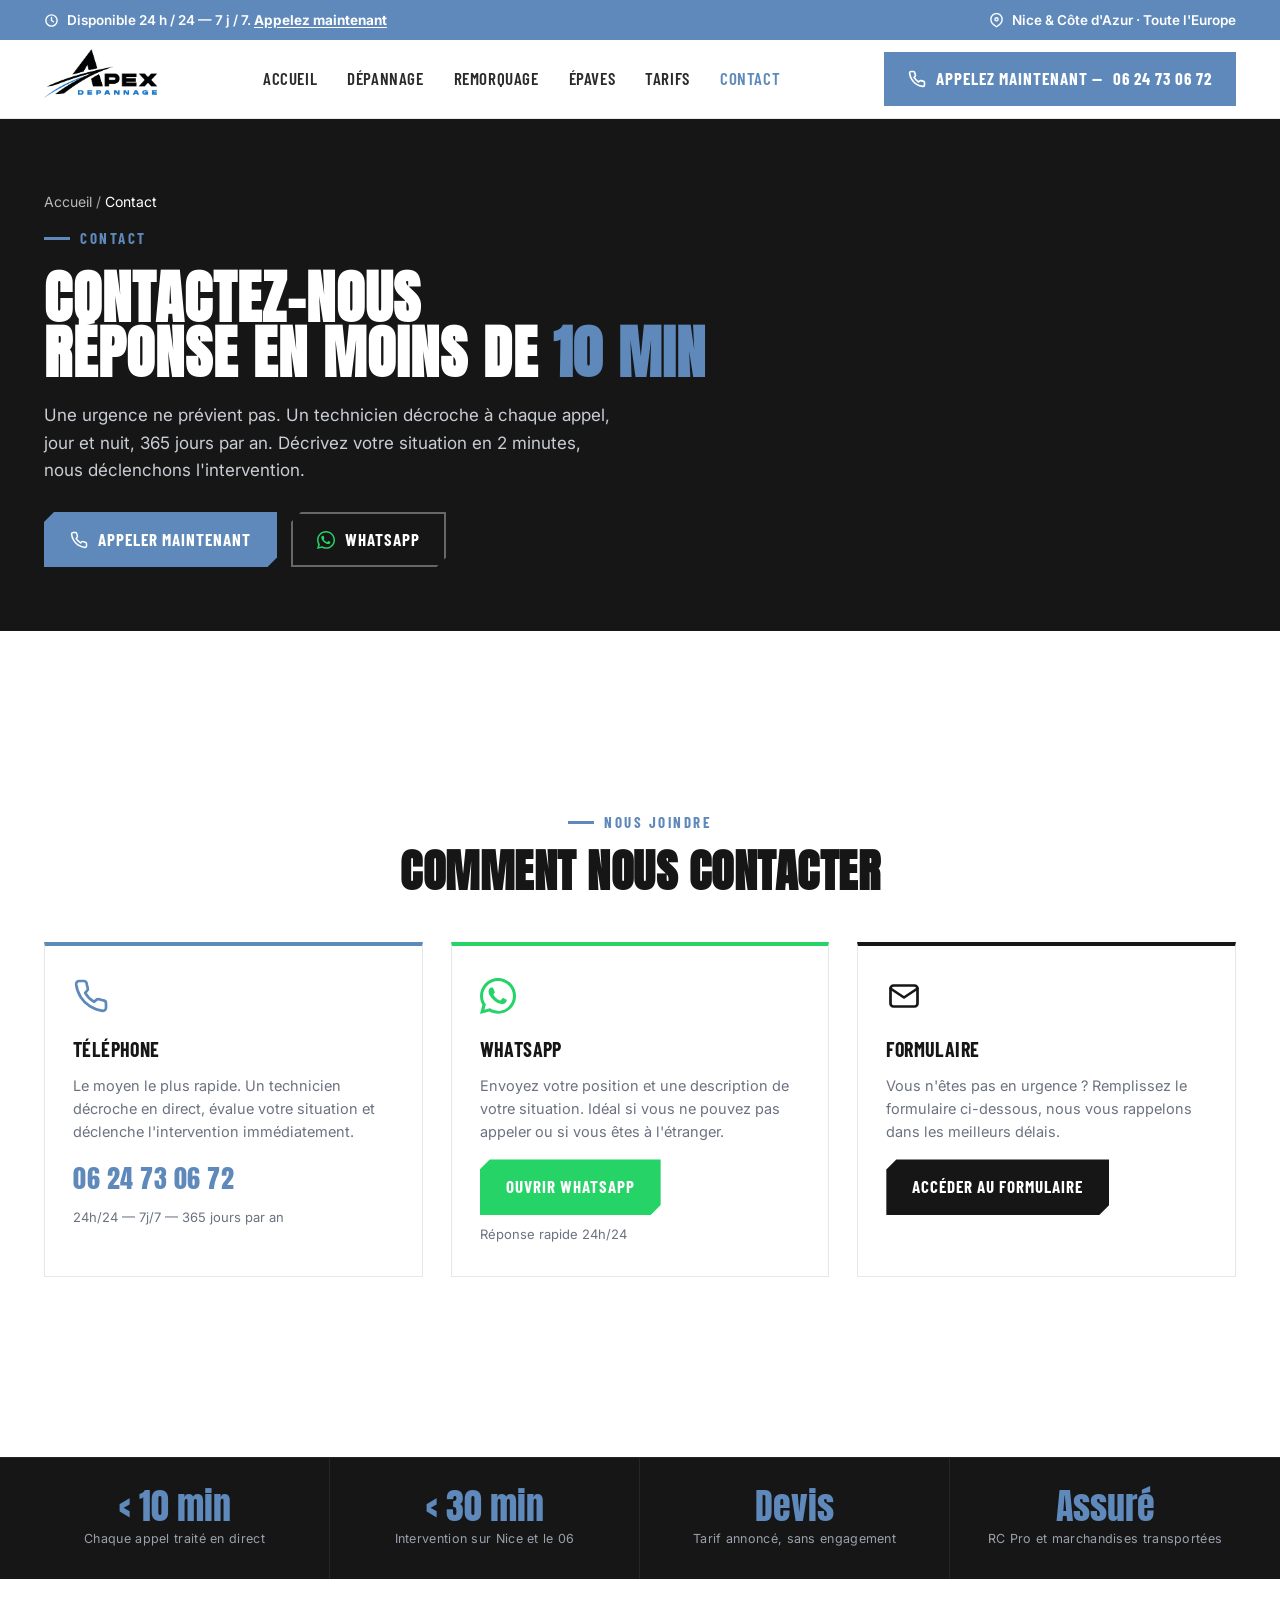
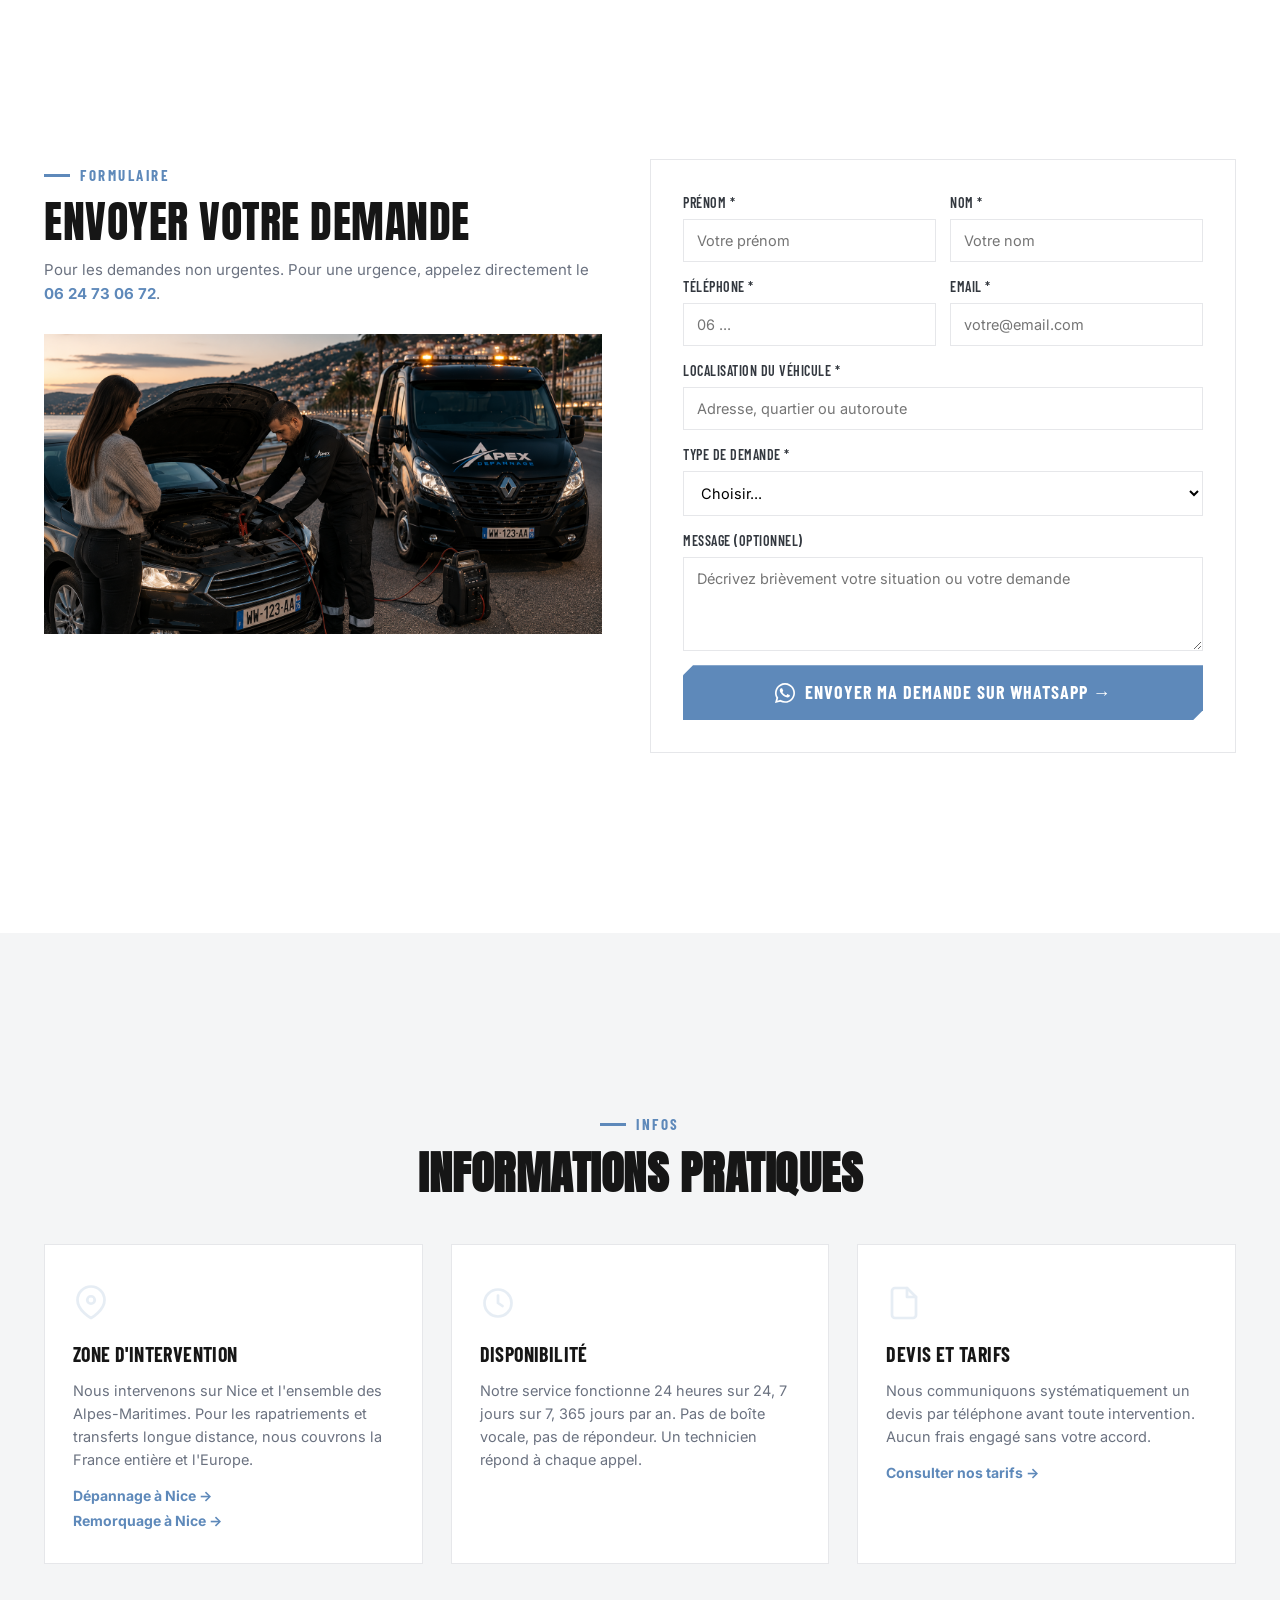
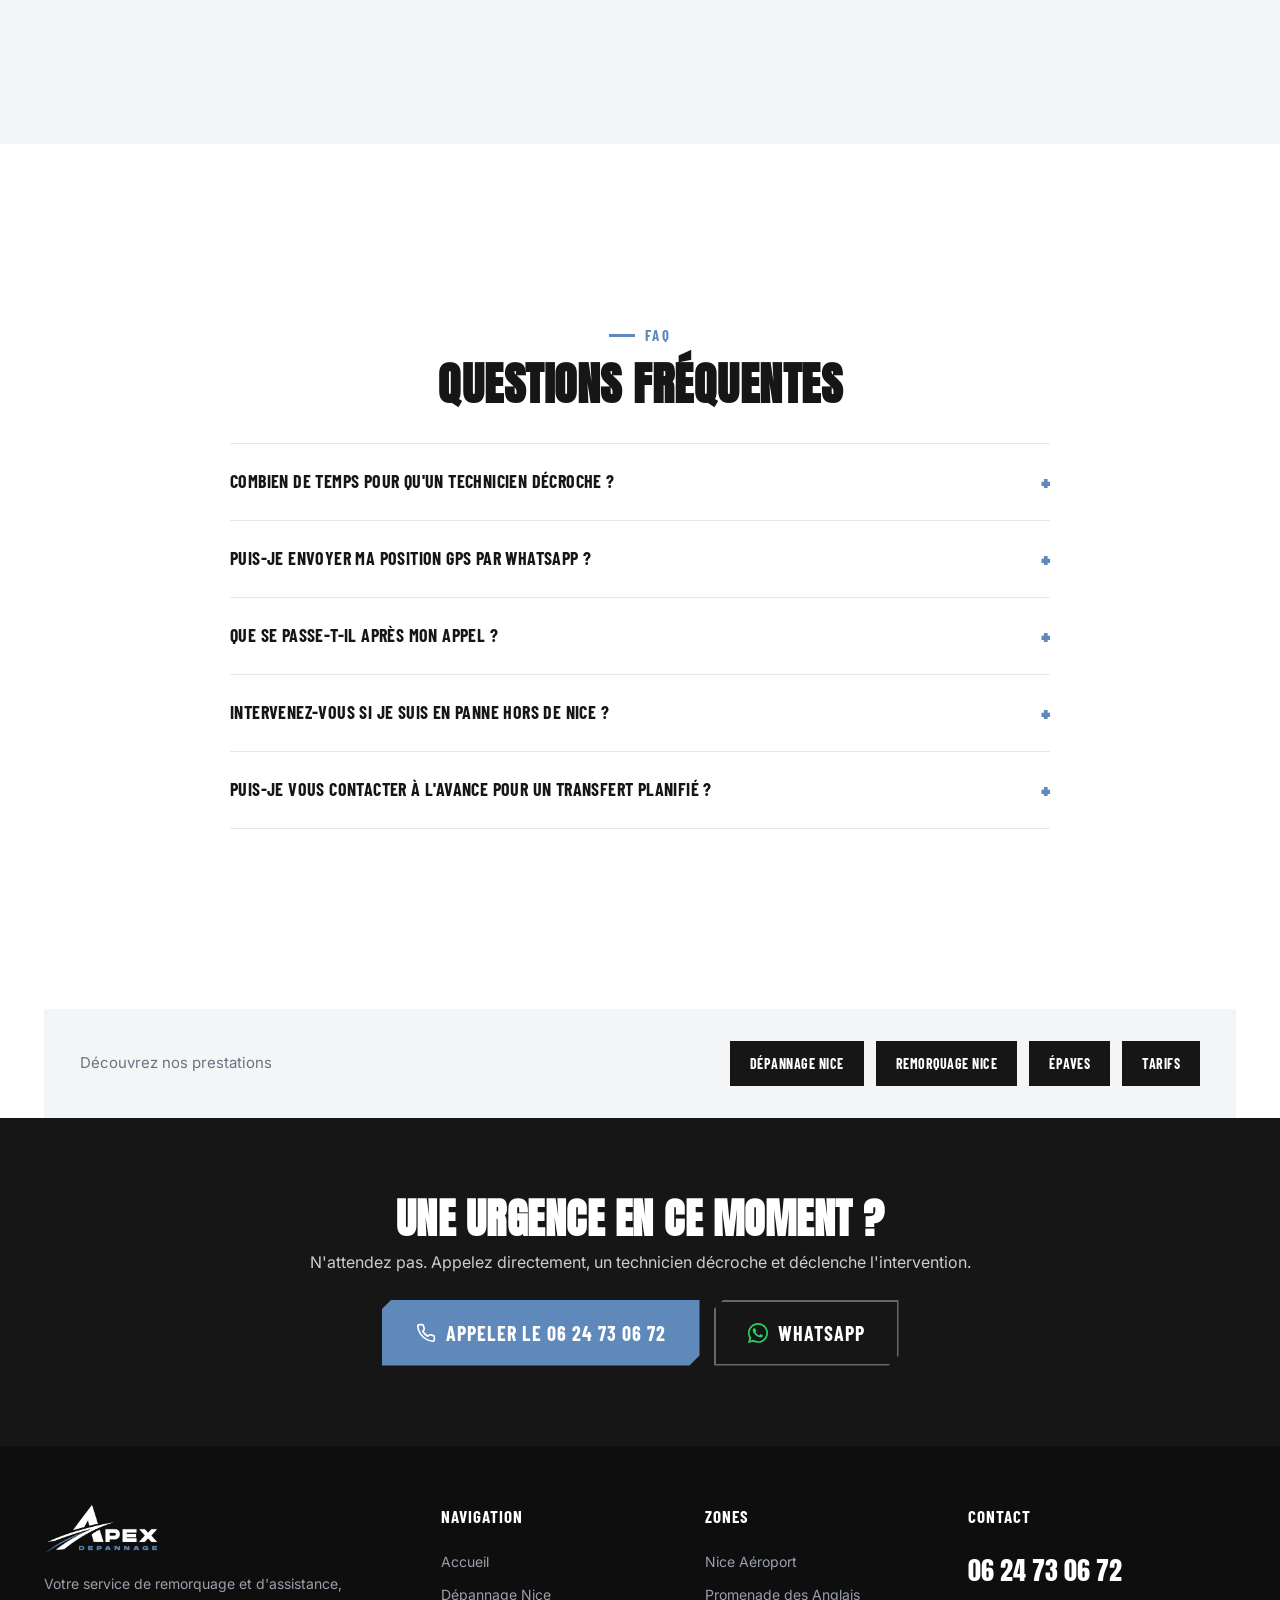
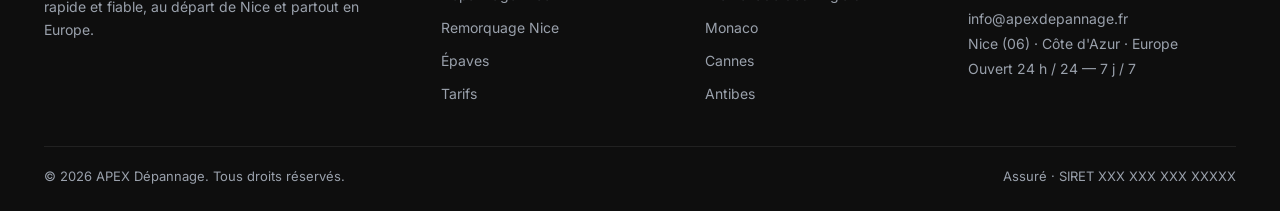
==== contact.html @ f3dc74c4 "og:image all pages, fix CTA text, mobile pannes spacing, google bar centered" ====
<!DOCTYPE html>
<html lang="fr">
<head>
<meta charset="utf-8">
<meta name="viewport" content="width=device-width, initial-scale=1">
<title>Contact — Dépannage et remorquage Nice 24h/24 | Apex Dépannage</title>
<meta name="description" content="Contactez Apex Dépannage à Nice 24h/24 7j/7. Appelez le 06 24 73 06 72 ou envoyez votre position sur WhatsApp. Réponse en moins de 10 minutes, intervention en 30 minutes.">
<link rel="canonical" href="https://apex-depannage.fr/contact">
<meta name="theme-color" content="#171717">
<link rel="icon" type="image/png" href="/img/favicon.png">
<link rel="apple-touch-icon" href="/img/apple-touch-icon.png">
<meta property="og:title" content="Contact — Dépannage et remorquage Nice 24h/24">
<meta property="og:description" content="Appelez le 06 24 73 06 72, 24h/24, 7j/7. Réponse en moins de 10 minutes.">
<meta property="og:locale" content="fr_FR">
<meta property="og:image" content="/img/panne-batterie.png">
<link rel="preconnect" href="https://fonts.googleapis.com">
<link rel="preconnect" href="https://fonts.gstatic.com" crossorigin>
<link href="https://fonts.googleapis.com/css2?family=Anton&family=Barlow+Condensed:wght@500;600;700&family=Inter:wght@400;500;600;700;800&display=swap" rel="stylesheet">
<link rel="stylesheet" href="/style.css?v=82">
<script type="application/ld+json">
{"@context":"https://schema.org","@type":"LocalBusiness","name":"Apex Dépannage","telephone":"+33624730672","url":"https://apex-depannage.fr/contact","address":{"@type":"PostalAddress","addressLocality":"Nice","addressRegion":"Alpes-Maritimes","postalCode":"06000","addressCountry":"FR"},"openingHoursSpecification":{"@type":"OpeningHoursSpecification","dayOfWeek":["Monday","Tuesday","Wednesday","Thursday","Friday","Saturday","Sunday"],"opens":"00:00","closes":"23:59"},"areaServed":["Nice","Cannes","Antibes","Monaco","Menton","Alpes-Maritimes"]}
</script>
<script type="application/ld+json">
{"@context":"https://schema.org","@type":"FAQPage","mainEntity":[
{"@type":"Question","name":"Combien de temps pour qu'un technicien décroche ?","acceptedAnswer":{"@type":"Answer","text":"Immédiatement. Pas de boîte vocale, pas de menu automatique. Un technicien répond en direct à chaque appel, 24h/24."}},
{"@type":"Question","name":"Puis-je envoyer ma position GPS par WhatsApp ?","acceptedAnswer":{"@type":"Answer","text":"Oui, c'est même recommandé. Depuis WhatsApp, appuyez sur l'icône de pièce jointe, puis Position pour nous envoyer votre localisation exacte en temps réel."}},
{"@type":"Question","name":"Que se passe-t-il après mon appel ?","acceptedAnswer":{"@type":"Answer","text":"Nous évaluons votre situation par téléphone, nous vous annonçons un tarif, et si vous acceptez, nous déclenchons l'intervention immédiatement."}},
{"@type":"Question","name":"Intervenez-vous si je suis en panne hors de Nice ?","acceptedAnswer":{"@type":"Answer","text":"Oui. Nous couvrons tout le 06 et assurons les rapatriements depuis n'importe où en France ou en Europe."}},
{"@type":"Question","name":"Puis-je vous contacter à l'avance pour un transfert planifié ?","acceptedAnswer":{"@type":"Answer","text":"Oui. Pour un convoyage, un transfert ou un stockage planifié, utilisez le formulaire ou appelez-nous. Nous établissons un devis et planifions l'intervention à la date qui vous convient."}}
]}
</script>
</head>
<body>

<!-- UTILITY BAR -->
<div class="util"><div class="wrap"><div class="ic"><svg width="15" height="15" viewBox="0 0 24 24" fill="none" stroke="#fff" stroke-width="2.2" stroke-linecap="round" stroke-linejoin="round"><circle cx="12" cy="12" r="9"/><path d="M12 7v5l3 2"/></svg><span>Disponible 24&nbsp;h / 24 — 7&nbsp;j / 7. <span class="hide-mob"> <a href="tel:+33624730672">Appelez maintenant</a></span></span></div><div class="ic hide-sm"><svg width="15" height="15" viewBox="0 0 24 24" fill="none" stroke="#fff" stroke-width="2.2" stroke-linecap="round" stroke-linejoin="round"><path d="M21 10c0 7-9 12-9 12S3 17 3 10a9 9 0 0 1 18 0Z"/><circle cx="12" cy="10" r="2.5"/></svg><span>Nice &amp; Côte d'Azur · Toute l'Europe</span></div></div></div>

<!-- HEADER -->
<header><div class="wrap head">
  <a href="/" class="brand" aria-label="APEX Dépannage — accueil"><img src="/img/logo-new.png" alt="APEX Dépannage" width="720" height="315"></a>
  <nav class="main"><a href="/">Accueil</a><a href="/depannage-nice">Dépannage</a><a href="/remorquage-nice">Remorquage</a><a href="/enlevement-epaves-nice">Épaves</a><a href="/tarifs">Tarifs</a><a href="/contact" class="active">Contact</a></nav>
  <div class="head-cta">
    <a href="tel:+33624730672" class="head-cta-btn"><svg width="18" height="18" viewBox="0 0 24 24" fill="none" stroke="#fff" stroke-width="2.2" stroke-linecap="round" stroke-linejoin="round"><path d="M22 16.9v3a2 2 0 0 1-2.2 2 19.8 19.8 0 0 1-8.6-3.1 19.5 19.5 0 0 1-6-6 19.8 19.8 0 0 1-3.1-8.7A2 2 0 0 1 4.1 2h3a2 2 0 0 1 2 1.7c.1 1 .4 1.9.7 2.8a2 2 0 0 1-.5 2.1L8.1 9.9a16 16 0 0 0 6 6l1.3-1.2a2 2 0 0 1 2.1-.5c.9.3 1.8.6 2.8.7a2 2 0 0 1 1.7 2Z"/></svg><span class="hide-mob">Appelez maintenant — </span>06 24 73 06 72</a>
    <button class="burger" id="burger" aria-label="Ouvrir le menu"><svg width="28" height="28" viewBox="0 0 24 24" fill="none" stroke="#161616" stroke-width="2.4" stroke-linecap="round"><path d="M3 6h18M3 12h18M3 18h18"/></svg></button>
  </div>
</div></header>
<nav class="mobile" id="mnav"><a href="/">Accueil</a><a href="/depannage-nice">Dépannage Nice</a><a href="/remorquage-nice">Remorquage Nice</a><a href="/enlevement-epaves-nice">Épaves</a><a href="/tarifs">Tarifs</a><a href="/contact">Contact</a><a href="tel:+33624730672" class="btn btn-orange" style="margin-top:18px;justify-content:center">Appeler le 06 24 73 06 72</a></nav>
<div class="scrim" id="scrim"></div>

<!-- ===== 1. HERO ===== -->
<section class="page-hero" style="padding:72px 0 64px">
  <div class="wrap">
    <div class="breadcrumb"><a href="/" style="color:rgba(255,255,255,.7)">Accueil</a> / <span style="color:#fff">Contact</span></div>
    <span class="eyebrow">Contact</span>
    <h1 style="font-family:'Anton',sans-serif;text-transform:uppercase;font-size:clamp(32px,4.5vw,58px);line-height:.96;letter-spacing:1px;margin:14px 0 0;color:#fff">Contactez-nous<br>Réponse en moins de <span style="color:var(--orange)">10 min</span></h1>
    <p style="color:#C9CDD4;font-size:17px;line-height:1.6;max-width:580px;margin:22px 0 28px">Une urgence ne prévient pas. Un technicien décroche à chaque appel, jour et nuit, 365 jours par an. Décrivez votre situation en 2 minutes, nous déclenchons l'intervention.</p>
    <div style="display:flex;flex-wrap:wrap;gap:14px">
      <a href="tel:+33624730672" class="btn btn-orange"><svg width="18" height="18" viewBox="0 0 24 24" fill="none" stroke="#fff" stroke-width="2" stroke-linecap="round" stroke-linejoin="round"><path d="M22 16.9v3a2 2 0 0 1-2.2 2 19.8 19.8 0 0 1-8.6-3.1 19.5 19.5 0 0 1-6-6 19.8 19.8 0 0 1-3.1-8.7A2 2 0 0 1 4.1 2h3a2 2 0 0 1 2 1.7c.1 1 .4 1.9.7 2.8a2 2 0 0 1-.5 2.1L8.1 9.9a16 16 0 0 0 6 6l1.3-1.2a2 2 0 0 1 2.1-.5c.9.3 1.8.6 2.8.7a2 2 0 0 1 1.7 2Z"/></svg>Appeler maintenant</a>
      <a href="https://wa.me/33624730672" class="btn btn-ghost" target="_blank"><svg width="18" height="18" viewBox="0 0 24 24" fill="#25D366"><path d="M17.5 14.4c-.3-.1-1.7-.8-2-1-.3-.1-.5-.1-.7.2s-.8 1-1 1.2-.4.2-.7 0c-.3-.1-1.3-.5-2.4-1.5-.9-.8-1.5-1.8-1.7-2.1-.2-.3 0-.5.1-.6l.4-.5c.1-.2.2-.3.3-.5s.1-.3 0-.5-.7-1.7-1-2.3c-.2-.6-.5-.5-.7-.5h-.6c-.2 0-.5.1-.8.4s-1 1-1 2.4 1.1 2.8 1.2 3c.2.2 2.1 3.2 5.1 4.5.7.3 1.3.5 1.7.6.7.2 1.4.2 1.9.1.6-.1 1.7-.7 2-1.4.2-.7.2-1.2.2-1.4-.1-.1-.3-.2-.6-.3M12 21.8c-1.8 0-3.5-.5-5-1.4l-.4-.2-3.7 1 1-3.6-.3-.4C2.5 15.7 2 13.9 2 12 2 6.5 6.5 2 12 2s10 4.5 10 10-4.5 10-10 10m0-22C5.4 0 0 5.4 0 12c0 2.1.6 4.2 1.6 6L0 24l6.2-1.6c1.7.9 3.7 1.4 5.8 1.4C18.6 24 24 18.6 24 12S18.6 0 12 0"/></svg>WhatsApp</a>
    </div>
  </div>
</section>

<!-- ===== 2. CANAUX ===== -->
<section class="sec">
  <div class="wrap">
    <div class="sec-head center" style="margin-bottom:48px">
      <span class="eyebrow">Nous joindre</span>
      <h2>Comment nous contacter</h2>
    </div>
    <div class="process-grid">
      <div class="pstep" style="border-top:4px solid var(--orange)">
        <div style="margin-bottom:14px"><svg width="36" height="36" viewBox="0 0 24 24" fill="none" stroke="var(--orange)" stroke-width="1.8" stroke-linecap="round" stroke-linejoin="round"><path d="M22 16.9v3a2 2 0 0 1-2.2 2 19.8 19.8 0 0 1-8.6-3.1 19.5 19.5 0 0 1-6-6 19.8 19.8 0 0 1-3.1-8.7A2 2 0 0 1 4.1 2h3a2 2 0 0 1 2 1.7c.1 1 .4 1.9.7 2.8a2 2 0 0 1-.5 2.1L8.1 9.9a16 16 0 0 0 6 6l1.3-1.2a2 2 0 0 1 2.1-.5c.9.3 1.8.6 2.8.7a2 2 0 0 1 1.7 2Z"/></svg></div>
        <h3>Téléphone</h3>
        <p>Le moyen le plus rapide. Un technicien décroche en direct, évalue votre situation et déclenche l'intervention immédiatement.</p>
        <a href="tel:+33624730672" style="font-family:'Anton',sans-serif;font-size:26px;color:var(--orange);display:block;margin:16px 0 6px;letter-spacing:.5px">06 24 73 06 72</a>
        <span style="font-size:13px;color:var(--muted)">24h/24 — 7j/7 — 365 jours par an</span>
      </div>
      <div class="pstep" style="border-top:4px solid #25D366">
        <div style="margin-bottom:14px"><svg width="36" height="36" viewBox="0 0 24 24" fill="#25D366"><path d="M17.5 14.4c-.3-.1-1.7-.8-2-1-.3-.1-.5-.1-.7.2s-.8 1-1 1.2-.4.2-.7 0c-.3-.1-1.3-.5-2.4-1.5-.9-.8-1.5-1.8-1.7-2.1-.2-.3 0-.5.1-.6l.4-.5c.1-.2.2-.3.3-.5s.1-.3 0-.5-.7-1.7-1-2.3c-.2-.6-.5-.5-.7-.5h-.6c-.2 0-.5.1-.8.4s-1 1-1 2.4 1.1 2.8 1.2 3c.2.2 2.1 3.2 5.1 4.5.7.3 1.3.5 1.7.6.7.2 1.4.2 1.9.1.6-.1 1.7-.7 2-1.4.2-.7.2-1.2.2-1.4-.1-.1-.3-.2-.6-.3M12 21.8c-1.8 0-3.5-.5-5-1.4l-.4-.2-3.7 1 1-3.6-.3-.4C2.5 15.7 2 13.9 2 12 2 6.5 6.5 2 12 2s10 4.5 10 10-4.5 10-10 10m0-22C5.4 0 0 5.4 0 12c0 2.1.6 4.2 1.6 6L0 24l6.2-1.6c1.7.9 3.7 1.4 5.8 1.4C18.6 24 24 18.6 24 12S18.6 0 12 0"/></svg></div>
        <h3>WhatsApp</h3>
        <p>Envoyez votre position et une description de votre situation. Idéal si vous ne pouvez pas appeler ou si vous êtes à l'étranger.</p>
        <a href="https://wa.me/33624730672?text=Bonjour%2C+j%27ai+besoin+d%27une+intervention+%C3%A0+Nice." class="btn btn-orange" style="margin-top:16px;background:#25D366" target="_blank">Ouvrir WhatsApp</a>
        <span style="font-size:13px;color:var(--muted);display:block;margin-top:10px">Réponse rapide 24h/24</span>
      </div>
      <div class="pstep" style="border-top:4px solid var(--ink)">
        <div style="margin-bottom:14px"><svg width="36" height="36" viewBox="0 0 24 24" fill="none" stroke="var(--ink)" stroke-width="1.8" stroke-linecap="round" stroke-linejoin="round"><rect x="3" y="5" width="18" height="14" rx="2"/><path d="m3 7 9 6 9-6"/></svg></div>
        <h3>Formulaire</h3>
        <p>Vous n'êtes pas en urgence ? Remplissez le formulaire ci-dessous, nous vous rappelons dans les meilleurs délais.</p>
        <a href="#formulaire" class="btn btn-dark" style="margin-top:16px">Accéder au formulaire</a>
      </div>
    </div>
  </div>
</section>

<!-- ===== 3. REASSURANCE ===== -->
<div class="page-statbar">
  <div class="wrap">
    <div class="s"><div class="n">&lt; 10 min</div><div class="l">Chaque appel traité en direct</div></div>
    <div class="s"><div class="n">&lt; 30 min</div><div class="l">Intervention sur Nice et le 06</div></div>
    <div class="s"><div class="n">Devis</div><div class="l">Tarif annoncé, sans engagement</div></div>
    <div class="s"><div class="n">Assuré</div><div class="l">RC Pro et marchandises transportées</div></div>
  </div>
</div>

<!-- ===== 4. FORMULAIRE ===== -->
<section class="sec" id="formulaire">
  <div class="wrap">
    <div class="support-grid">
      <div>
        <span class="eyebrow">Formulaire</span>
        <h2 class="display" style="font-size:clamp(28px,3.4vw,44px);margin:14px 0 14px">Envoyer votre demande</h2>
        <p style="color:var(--muted);font-size:15px;line-height:1.6;margin:0 0 28px">Pour les demandes non urgentes. Pour une urgence, appelez directement le <a href="tel:+33624730672" style="color:var(--orange);font-weight:700">06 24 73 06 72</a>.</p>
        <img src="/img/panne-batterie.png" alt="Intervention Apex de nuit à Nice" style="width:100%;height:300px;object-fit:cover;margin-top:20px">
      </div>
      <div class="form-card" style="border:1px solid var(--line)">
        <form id="contact-form">
          <div class="fgrid">
            <div class="field"><label>Prénom *</label><input name="prenom" required placeholder="Votre prénom"></div>
            <div class="field"><label>Nom *</label><input name="nom" required placeholder="Votre nom"></div>
            <div class="field"><label>Téléphone *</label><input name="tel" required placeholder="06 ..." inputmode="tel"></div>
            <div class="field"><label>Email *</label><input name="email" required placeholder="votre@email.com" type="email"></div>
            <div class="field full"><label>Localisation du véhicule *</label><input name="localisation" required placeholder="Adresse, quartier ou autoroute"></div>
            <div class="field full"><label>Type de demande *</label>
              <select name="type" required>
                <option value="">Choisir...</option>
                <option>Dépannage sur place</option>
                <option>Remorquage</option>
                <option>Enlèvement épave</option>
                <option>Transfert véhicule</option>
                <option>Autre</option>
              </select>
            </div>
            <div class="field full"><label>Message (optionnel)</label><textarea name="message" rows="4" placeholder="Décrivez brièvement votre situation ou votre demande" style="resize:vertical"></textarea></div>
            <div class="field full"><button type="submit" class="btn btn-orange" style="width:100%;justify-content:center;font-size:18px;padding:16px 26px"><svg width="20" height="20" viewBox="0 0 24 24" fill="#fff"><path d="M17.5 14.4c-.3-.1-1.7-.8-2-1-.3-.1-.5-.1-.7.2s-.8 1-1 1.2-.4.2-.7 0c-.3-.1-1.3-.5-2.4-1.5-.9-.8-1.5-1.8-1.7-2.1-.2-.3 0-.5.1-.6l.4-.5c.1-.2.2-.3.3-.5s.1-.3 0-.5-.7-1.7-1-2.3c-.2-.6-.5-.5-.7-.5h-.6c-.2 0-.5.1-.8.4s-1 1-1 2.4 1.1 2.8 1.2 3c.2.2 2.1 3.2 5.1 4.5.7.3 1.3.5 1.7.6.7.2 1.4.2 1.9.1.6-.1 1.7-.7 2-1.4.2-.7.2-1.2.2-1.4-.1-.1-.3-.2-.6-.3M12 21.8c-1.8 0-3.5-.5-5-1.4l-.4-.2-3.7 1 1-3.6-.3-.4C2.5 15.7 2 13.9 2 12 2 6.5 6.5 2 12 2s10 4.5 10 10-4.5 10-10 10m0-22C5.4 0 0 5.4 0 12c0 2.1.6 4.2 1.6 6L0 24l6.2-1.6c1.7.9 3.7 1.4 5.8 1.4C18.6 24 24 18.6 24 12S18.6 0 12 0"/></svg>Envoyer ma demande sur WhatsApp →</button></div>
          </div>
        </form>
      </div>
    </div>
  </div>
</section>

<!-- ===== 5. INFOS PRATIQUES ===== -->
<section class="sec mist">
  <div class="wrap">
    <div class="sec-head center" style="margin-bottom:48px">
      <span class="eyebrow">Infos</span>
      <h2>Informations pratiques</h2>
    </div>
    <div class="process-grid">
      <div class="pstep">
        <div class="pstep-num" style="opacity:.15">
          <svg width="36" height="36" viewBox="0 0 24 24" fill="none" stroke="var(--orange)" stroke-width="1.8" stroke-linecap="round" stroke-linejoin="round"><path d="M21 10c0 7-9 12-9 12S3 17 3 10a9 9 0 0 1 18 0Z"/><circle cx="12" cy="10" r="2.5"/></svg>
        </div>
        <h3>Zone d'intervention</h3>
        <p>Nous intervenons sur Nice et l'ensemble des Alpes-Maritimes. Pour les rapatriements et transferts longue distance, nous couvrons la France entière et l'Europe.</p>
        <div style="margin-top:14px;display:flex;flex-direction:column;gap:4px">
          <a href="/depannage-nice" style="color:var(--orange);font-weight:700;font-size:14px">Dépannage à Nice →</a>
          <a href="/remorquage-nice" style="color:var(--orange);font-weight:700;font-size:14px">Remorquage à Nice →</a>
        </div>
      </div>
      <div class="pstep">
        <div class="pstep-num" style="opacity:.15">
          <svg width="36" height="36" viewBox="0 0 24 24" fill="none" stroke="var(--orange)" stroke-width="1.8" stroke-linecap="round" stroke-linejoin="round"><circle cx="12" cy="12" r="9"/><path d="M12 7v5l3 2"/></svg>
        </div>
        <h3>Disponibilité</h3>
        <p>Notre service fonctionne 24 heures sur 24, 7 jours sur 7, 365 jours par an. Pas de boîte vocale, pas de répondeur. Un technicien répond à chaque appel.</p>
      </div>
      <div class="pstep">
        <div class="pstep-num" style="opacity:.15">
          <svg width="36" height="36" viewBox="0 0 24 24" fill="none" stroke="var(--orange)" stroke-width="1.8" stroke-linecap="round" stroke-linejoin="round"><path d="M14 2H6a2 2 0 0 0-2 2v16a2 2 0 0 0 2 2h12a2 2 0 0 0 2-2V8Z"/><path d="M14 2v6h6"/></svg>
        </div>
        <h3>Devis et tarifs</h3>
        <p>Nous communiquons systématiquement un devis par téléphone avant toute intervention. Aucun frais engagé sans votre accord.</p>
        <a href="/tarifs" style="color:var(--orange);font-weight:700;font-size:14px;margin-top:14px;display:inline-block">Consulter nos tarifs →</a>
      </div>
    </div>
  </div>
</section>

<!-- ===== 6. FAQ ===== -->
<section class="sec">
  <div class="wrap">
    <div class="sec-head center" style="margin-bottom:36px">
      <span class="eyebrow">FAQ</span>
      <h2>Questions fréquentes</h2>
    </div>
    <div class="faq-list">
      <details class="faq-item"><summary>Combien de temps pour qu'un technicien décroche ?</summary><div class="faq-answer">Immédiatement. Pas de boîte vocale, pas de menu automatique. Un technicien répond en direct à chaque appel, 24h/24.</div></details>
      <details class="faq-item"><summary>Puis-je envoyer ma position GPS par WhatsApp ?</summary><div class="faq-answer">Oui, c'est même recommandé. Depuis WhatsApp, appuyez sur l'icône de pièce jointe, puis "Position" pour nous envoyer votre localisation exacte en temps réel.</div></details>
      <details class="faq-item"><summary>Que se passe-t-il après mon appel ?</summary><div class="faq-answer">Nous évaluons votre situation par téléphone, nous vous annonçons un tarif, et si vous acceptez, nous déclenchons l'intervention immédiatement. Vous recevez une estimation du délai d'arrivée.</div></details>
      <details class="faq-item"><summary>Intervenez-vous si je suis en panne hors de Nice ?</summary><div class="faq-answer">Oui. Nous couvrons tout le 06 et assurons les rapatriements depuis n'importe où en France ou en Europe. Appelez-nous, nous évaluons la faisabilité.</div></details>
      <details class="faq-item"><summary>Puis-je vous contacter à l'avance pour un transfert planifié ?</summary><div class="faq-answer">Oui. Pour un convoyage, un transfert ou un stockage planifié, utilisez le formulaire ci-dessus ou appelez-nous. Nous établissons un devis et planifions l'intervention à la date qui vous convient.</div></details>
    </div>
  </div>
</section>

<!-- ===== 7. MAILLAGE ===== -->
<div class="wrap" style="padding-bottom:0">
  <div class="maillage">
    <p>Découvrez nos prestations</p>
    <div class="maillage-links">
      <a href="/depannage-nice" class="maillage-link">Dépannage Nice</a>
      <a href="/remorquage-nice" class="maillage-link">Remorquage Nice</a>
      <a href="/enlevement-epaves-nice" class="maillage-link">Épaves</a>
      <a href="/tarifs" class="maillage-link">Tarifs</a>
    </div>
  </div>
</div>

<!-- ===== 8. CTA FINAL ===== -->
<section class="cta-block" style="padding:80px 0">
  <div class="wrap">
    <h2>Une urgence en ce moment ?</h2>
    <p>N'attendez pas. Appelez directement, un technicien décroche et déclenche l'intervention.</p>
    <div style="display:flex;flex-wrap:wrap;gap:14px;justify-content:center">
      <a href="tel:+33624730672" class="btn btn-orange" style="font-size:20px;padding:18px 34px"><svg width="20" height="20" viewBox="0 0 24 24" fill="none" stroke="#fff" stroke-width="2" stroke-linecap="round" stroke-linejoin="round"><path d="M22 16.9v3a2 2 0 0 1-2.2 2 19.8 19.8 0 0 1-8.6-3.1 19.5 19.5 0 0 1-6-6 19.8 19.8 0 0 1-3.1-8.7A2 2 0 0 1 4.1 2h3a2 2 0 0 1 2 1.7c.1 1 .4 1.9.7 2.8a2 2 0 0 1-.5 2.1L8.1 9.9a16 16 0 0 0 6 6l1.3-1.2a2 2 0 0 1 2.1-.5c.9.3 1.8.6 2.8.7a2 2 0 0 1 1.7 2Z"/></svg>Appeler le 06 24 73 06 72</a>
      <a href="https://wa.me/33624730672?text=Bonjour%2C+j%27ai+besoin+d%27une+intervention." class="btn btn-ghost" style="font-size:20px;padding:18px 34px" target="_blank"><svg width="20" height="20" viewBox="0 0 24 24" fill="#25D366"><path d="M17.5 14.4c-.3-.1-1.7-.8-2-1-.3-.1-.5-.1-.7.2s-.8 1-1 1.2-.4.2-.7 0c-.3-.1-1.3-.5-2.4-1.5-.9-.8-1.5-1.8-1.7-2.1-.2-.3 0-.5.1-.6l.4-.5c.1-.2.2-.3.3-.5s.1-.3 0-.5-.7-1.7-1-2.3c-.2-.6-.5-.5-.7-.5h-.6c-.2 0-.5.1-.8.4s-1 1-1 2.4 1.1 2.8 1.2 3c.2.2 2.1 3.2 5.1 4.5.7.3 1.3.5 1.7.6.7.2 1.4.2 1.9.1.6-.1 1.7-.7 2-1.4.2-.7.2-1.2.2-1.4-.1-.1-.3-.2-.6-.3M12 21.8c-1.8 0-3.5-.5-5-1.4l-.4-.2-3.7 1 1-3.6-.3-.4C2.5 15.7 2 13.9 2 12 2 6.5 6.5 2 12 2s10 4.5 10 10-4.5 10-10 10m0-22C5.4 0 0 5.4 0 12c0 2.1.6 4.2 1.6 6L0 24l6.2-1.6c1.7.9 3.7 1.4 5.8 1.4C18.6 24 24 18.6 24 12S18.6 0 12 0"/></svg>WhatsApp</a>
    </div>
  </div>
</section>

<!-- FOOTER -->
<footer><div class="wrap"><div class="foot-grid">
  <div class="foot-brand"><img src="/img/logo.png" alt="APEX Dépannage"><p>Votre service de remorquage et d'assistance, rapide et fiable, au départ de Nice et partout en Europe.</p></div>
  <div class="foot"><h4>Navigation</h4><a href="/">Accueil</a><a href="/depannage-nice">Dépannage Nice</a><a href="/remorquage-nice">Remorquage Nice</a><a href="/enlevement-epaves-nice">Épaves</a><a href="/tarifs">Tarifs</a></div>
  <div class="foot"><h4>Zones</h4><a href="/zones/depannage-nice-aeroport">Nice Aéroport</a><a href="/zones/depannage-nice-promenade-anglais">Promenade des Anglais</a><a href="/zones/depannage-monaco">Monaco</a><a href="/zones/depannage-cannes">Cannes</a><a href="/zones/depannage-antibes">Antibes</a></div>
  <div class="foot"><h4>Contact</h4><a href="tel:+33624730672" class="fphone">06 24 73 06 72</a><div style="font-size:14px;line-height:1.8">info@apexdepannage.fr<br>Nice (06) · Côte d'Azur · Europe<br><span class="o">Ouvert 24 h / 24 — 7 j / 7</span></div></div>
</div><div class="foot-bottom"><span>© 2026 APEX Dépannage. Tous droits réservés.</span><span>Assuré · SIRET XXX XXX XXX XXXXX</span></div></div></footer>
<a href="tel:+33624730672" class="callbar"><svg width="20" height="20" viewBox="0 0 24 24" fill="none" stroke="#fff" stroke-width="2.2" stroke-linecap="round" stroke-linejoin="round"><path d="M22 16.9v3a2 2 0 0 1-2.2 2 19.8 19.8 0 0 1-8.6-3.1 19.5 19.5 0 0 1-6-6 19.8 19.8 0 0 1-3.1-8.7A2 2 0 0 1 4.1 2h3a2 2 0 0 1 2 1.7c.1 1 .4 1.9.7 2.8a2 2 0 0 1-.5 2.1L8.1 9.9a16 16 0 0 0 6 6l1.3-1.2a2 2 0 0 1 2.1-.5c.9.3 1.8.6 2.8.7a2 2 0 0 1 1.7 2Z"/></svg>Appeler — 06 24 73 06 72</a>

<script>
var burger=document.getElementById('burger'),mnav=document.getElementById('mnav'),scrim=document.getElementById('scrim');
function toggle(o){mnav.classList.toggle('open',o);scrim.classList.toggle('open',o);}
burger.addEventListener('click',function(){toggle(!mnav.classList.contains('open'));});
scrim.addEventListener('click',function(){toggle(false);});
mnav.addEventListener('click',function(e){if(e.target.tagName==='A')toggle(false);});

var cForm=document.getElementById('contact-form');
if(cForm){
  cForm.addEventListener('submit',function(e){
    e.preventDefault();
    var f=e.target;
    var text='Nouvelle demande via site\nNom : '+f.nom.value+' '+f.prenom.value+'\nTél : '+f.tel.value+'\nEmail : '+f.email.value+'\nLocalisation : '+f.localisation.value+'\nType : '+f.type.value+'\nMessage : '+(f.message.value||'Aucun');
    window.open('https://wa.me/33624730672?text='+encodeURIComponent(text),'_blank');
  });
}
</script>
</body>
</html>
---- style.css ----
:root{
  --orange:#5E89BA;--orange-d:#4C7099;
  --ink:#161616;--ink2:#1F1F1F;--ink3:#262626;
  --paper:#ffffff;--mist:#F4F5F6;--line:#E6E7EA;
  --muted:#6B7280;--muted2:#9AA1AC;
  --wrap:1240px;
}
*{box-sizing:border-box}
html{scroll-behavior:smooth}
body{margin:0;font-family:'Inter',system-ui,sans-serif;color:var(--ink);background:#fff;-webkit-font-smoothing:antialiased;line-height:1.5}
a{text-decoration:none;color:inherit}
img{max-width:100%;display:block}
input,select,textarea{font-family:'Inter',sans-serif}
::selection{background:var(--orange);color:#fff}
.wrap{max-width:var(--wrap);margin:0 auto;padding:0 24px}

.display{font-family:'Anton',sans-serif;font-weight:400;text-transform:uppercase;letter-spacing:.5px;line-height:.98}
.cond{font-family:'Barlow Condensed',sans-serif;text-transform:uppercase}
.eyebrow{font-family:'Barlow Condensed',sans-serif;text-transform:uppercase;font-weight:700;letter-spacing:2.5px;font-size:15px;color:var(--orange);display:inline-flex;align-items:center;gap:10px}
.eyebrow::before{content:"";width:26px;height:3px;background:var(--orange);display:inline-block}

.btn{display:inline-flex;align-items:center;gap:10px;font-family:'Barlow Condensed',sans-serif;text-transform:uppercase;font-weight:700;letter-spacing:1px;font-size:17px;padding:15px 26px;cursor:pointer;border:none;transition:.18s;clip-path:polygon(10px 0,100% 0,100% calc(100% - 10px),calc(100% - 10px) 100%,0 100%,0 10px)}
.btn-orange{background:var(--orange);color:#fff}
.btn-orange:hover{background:var(--orange-d)}
.btn-ghost{background:transparent;color:#fff;box-shadow:inset 0 0 0 2px rgba(255,255,255,.35)}
.btn-ghost:hover{box-shadow:inset 0 0 0 2px var(--orange);color:var(--orange)}
.btn-dark{background:var(--ink);color:#fff}
.btn-dark:hover{background:#000}

/* ===== UTILITY BAR ===== */
.util{background:var(--orange);color:#fff}
.util .wrap{display:flex;align-items:center;justify-content:space-between;gap:16px;height:40px;font-size:13.5px;font-weight:600}
.util a{font-weight:700;text-decoration:underline;text-underline-offset:2px}
.util .ic{display:inline-flex;align-items:center;gap:8px}

/* ===== HEADER ===== */
header{position:sticky;top:0;z-index:60;background:#fff;border-bottom:1px solid var(--line)}
.head{display:flex;align-items:center;justify-content:space-between;gap:24px;height:78px}
.brand{display:inline-flex;align-items:center;padding:0;line-height:0}
.brand img{height:64px;width:auto}
nav.main{display:flex;align-items:center;gap:30px}
nav.main a{font-family:'Barlow Condensed',sans-serif;text-transform:uppercase;font-weight:600;letter-spacing:.6px;font-size:17px;color:#2A2A2A;transition:.15s}
nav.main a:hover,nav.main a.active{color:var(--orange)}
.head-cta{display:flex;align-items:center;gap:13px}
.head-phone{display:flex;align-items:center;gap:12px}
.head-phone .ring{width:46px;height:46px;border-radius:50%;background:var(--orange);display:flex;align-items:center;justify-content:center;flex:none}
.head-phone .lab{font-size:12px;font-weight:600;color:var(--muted);text-transform:uppercase;letter-spacing:1px}
.head-phone .num{font-family:'Anton',sans-serif;font-size:23px;letter-spacing:.5px;color:var(--ink)}
.head-cta-btn{display:inline-flex;align-items:center;gap:10px;background:var(--orange);color:#fff;font-family:'Barlow Condensed',sans-serif;text-transform:uppercase;font-weight:700;letter-spacing:1px;font-size:17px;padding:14px 24px;transition:.18s;white-space:nowrap;animation:pulse-cta 2s infinite}
.head-cta-btn:hover{background:var(--orange-d)}
@keyframes pulse-cta{0%,100%{box-shadow:0 0 0 0 rgba(94,137,186,.5)}50%{box-shadow:0 0 0 10px rgba(94,137,186,0)}}
.burger{display:none;background:none;border:none;cursor:pointer;padding:6px}

/* ===== HERO ===== */
.hero{position:relative;background:var(--ink);color:#fff;overflow:hidden}
.hero-grid{display:grid;grid-template-columns:1.3fr 1fr;min-height:75vh}
.hero-left{padding:72px 48px 80px 0;display:flex;flex-direction:column;justify-content:center;position:relative;z-index:3;gap:16px}
.hero-eyebrow{font-family:'Barlow Condensed',sans-serif;text-transform:uppercase;font-weight:600;letter-spacing:2px;font-size:15px;color:#fff;display:inline-flex;align-items:center;gap:10px;margin-bottom:20px}
.hero-eyebrow b{color:var(--orange)}
.hero-eyebrow .dot{width:9px;height:9px;background:var(--orange);border-radius:50%}
.hero h1{font-family:'Anton',sans-serif;text-transform:uppercase;font-size:clamp(48px,7vw,96px);line-height:.94;letter-spacing:1px;margin:0}
.hero h1 .o{color:var(--orange)}
.hero p.lead{font-size:17px;line-height:1.6;color:#C9CDD4;max-width:500px;margin:10px 0 0}
.hero-actions{display:flex;flex-wrap:wrap;gap:14px;margin-top:12px}
.hero-right{position:absolute;inset:0;z-index:1;overflow:hidden}
.hero-media{position:absolute;top:0;bottom:0;right:0;left:44%;overflow:hidden;
  clip-path:polygon(80px 0,100% 0,100% 100%,0 100%);
  background:url('/img/hero.png?v=3') center/cover no-repeat}
.hero-media::after{content:"";position:absolute;inset:0;
  background:linear-gradient(90deg,rgba(22,22,22,.3) 0%,transparent 50%)}
.hero-wedge{position:absolute;top:-6px;bottom:-6px;left:44%;z-index:2;pointer-events:none;width:86px}
.hero-wedge svg{position:absolute;top:0;left:0;width:100%;height:100%}
.hero-media .ghost{position:absolute;z-index:1;left:50%;top:50%;
  transform:translate(-50%,-50%) skewX(9deg);
  display:flex;flex-direction:column;align-items:center;gap:14px;color:rgba(255,255,255,.82);text-align:center;width:60%}
.hero-media .ghost .cap{font-family:'Barlow Condensed',sans-serif;text-transform:uppercase;font-weight:600;letter-spacing:1px;font-size:15px}

/* ===== WHATSAPP BAR ===== */
.wa-bar{position:relative;z-index:10;margin-top:-52px;margin-bottom:-52px;pointer-events:none}
.wa-card{background:#fff;padding:40px 44px;box-shadow:0 8px 40px rgba(0,0,0,.15);pointer-events:auto}
.wa-card .wa-head{margin-bottom:22px}
.wa-card .wa-head{display:flex;align-items:center;gap:12px;margin-bottom:16px}
.wa-card .wa-head svg{flex:none}
.wa-card .wa-title{font-family:'Anton',sans-serif;text-transform:uppercase;font-size:clamp(22px,2.5vw,30px);letter-spacing:.5px;line-height:1;color:var(--ink)}
.wa-form{display:flex;gap:10px;align-items:stretch}
.wa-form input{flex:1;min-width:0;border:2px solid var(--line);padding:14px 15px;font-size:14.5px;outline:none;transition:.15s;background:#fff;color:var(--ink);font-family:'Inter',sans-serif}
.wa-form input::placeholder{color:var(--muted2)}
.wa-form input:focus{border-color:var(--orange)}
.wa-form .geo-btn{flex:none;background:var(--mist);border:2px solid var(--line);padding:14px 16px;cursor:pointer;display:flex;align-items:center;gap:8px;font-family:'Barlow Condensed',sans-serif;text-transform:uppercase;font-weight:600;font-size:14px;letter-spacing:.5px;color:var(--muted);transition:.18s;white-space:nowrap}
.wa-form .geo-btn:hover{border-color:#25D366;color:#25D366;background:#f0faf4}
.wa-form .geo-btn.located{border-color:#25D366;color:#25D366;background:#f0faf4}
.wa-form .geo-btn svg{flex:none}
.wa-form .wa-submit{flex:none;background:#25D366;color:#fff;border:none;padding:14px 28px;font-family:'Barlow Condensed',sans-serif;text-transform:uppercase;font-weight:700;letter-spacing:1px;font-size:17px;cursor:pointer;transition:.18s;display:flex;align-items:center;gap:10px;white-space:nowrap}
.wa-form .wa-submit:hover{background:#1fbc5a}
.wa-form .btn{white-space:nowrap;flex:none}

/* ===== SECTIONS ===== */
section{scroll-margin-top:120px}
.sec{padding:180px 0}
.sec.mist{background:var(--mist)}
.sec.dark{background:var(--ink);color:#fff}
.sec-head{margin-bottom:42px}
.sec-head.center{text-align:center;display:flex;flex-direction:column;align-items:center}
.sec-head h2{font-family:'Anton',sans-serif;text-transform:uppercase;font-size:clamp(30px,3.6vw,46px);line-height:1;letter-spacing:.5px;margin:14px 0 0}
.sec.dark .sec-head h2{color:#fff}
.sec-head .sub{margin-top:14px;color:var(--muted);font-size:16px;max-width:620px;line-height:1.6}
.sec.dark .sec-head .sub{color:#C9CDD4}

/* WHY US */
.feat-top{display:flex;justify-content:space-between;align-items:flex-end;gap:30px;flex-wrap:wrap;margin-bottom:40px}
.feat-grid{display:grid;grid-template-columns:repeat(4,1fr);gap:20px}
.fcard{background:#fff;border:1px solid var(--line);border-top:4px solid var(--orange);padding:30px 24px;transition:.18s}
.fcard:hover{transform:translateY(-4px);box-shadow:0 18px 38px rgba(22,22,22,.12)}
.fcard .ico{width:54px;height:54px;background:var(--ink);display:flex;align-items:center;justify-content:center;margin-bottom:20px;clip-path:polygon(8px 0,100% 0,100% calc(100% - 8px),calc(100% - 8px) 100%,0 100%,0 8px)}
.fcard h3{font-family:'Barlow Condensed',sans-serif;text-transform:uppercase;font-weight:700;font-size:21px;letter-spacing:.4px;margin:0 0 9px}
.fcard p{margin:0;color:var(--muted);font-size:14.5px;line-height:1.6}

/* SERVICES */
.serv-grid{display:grid;grid-template-columns:repeat(3,1fr);gap:20px}
.scard{position:relative;background:#fff;border:1px solid var(--line);padding:30px 26px;overflow:hidden;transition:.18s}
.scard::before{content:"";position:absolute;top:0;right:0;width:64px;height:64px;background:var(--mist);clip-path:polygon(100% 0,0 0,100% 100%);transition:.18s}
.scard:hover{border-color:var(--orange)}
.scard:hover::before{background:var(--orange)}
.scard .ico{width:58px;height:58px;background:var(--orange);display:flex;align-items:center;justify-content:center;margin-bottom:18px;position:relative;z-index:1;clip-path:polygon(8px 0,100% 0,100% calc(100% - 8px),calc(100% - 8px) 100%,0 100%,0 8px)}
.scard h3{font-family:'Barlow Condensed',sans-serif;text-transform:uppercase;font-weight:700;font-size:22px;letter-spacing:.4px;margin:0 0 10px}
.scard p{margin:0 0 16px;color:var(--muted);font-size:14.5px;line-height:1.6}
.scard .more{font-family:'Barlow Condensed',sans-serif;text-transform:uppercase;font-weight:700;letter-spacing:1px;font-size:15px;color:var(--orange);display:inline-flex;gap:7px;align-items:center}

/* ===== TRUST SECTION ===== */
.rev-grid{display:grid;grid-template-columns:repeat(3,1fr);gap:20px;margin-bottom:24px}
.rcard{background:#fff;border:1px solid var(--line);padding:28px 26px;display:flex;flex-direction:column}
.rcard .stars{font-size:17px;margin-bottom:14px}
.rcard p{margin:0 0 20px;color:#33383F;font-size:15px;line-height:1.65;flex:1}
.rcard .who{display:flex;align-items:center;gap:12px}
.rcard .av{width:44px;height:44px;border-radius:50%;background:var(--ink);color:#fff;font-family:'Anton',sans-serif;font-size:18px;display:flex;align-items:center;justify-content:center;flex:none}
.rcard .nm{font-weight:700;font-size:15px}
.rcard .mt{font-size:12.5px;color:var(--muted)}
.google-cta-bar{background:var(--ink);color:#fff;padding:28px 34px;margin-top:28px;display:flex;align-items:center;justify-content:space-between;gap:24px;flex-wrap:wrap}
.google-cta-left{display:flex;align-items:center;gap:16px;flex-wrap:wrap}
.google-cta-score{font-family:'Anton',sans-serif;font-size:30px;letter-spacing:.5px}
.google-cta-stars{font-size:20px;letter-spacing:2px}
.google-cta-count{font-size:13px;color:var(--muted2)}

.badge-row{display:grid;grid-template-columns:repeat(4,1fr);gap:20px;margin-top:64px;margin-bottom:56px}
.tbadge{background:#fff;border:2px solid var(--line);padding:28px 24px;text-align:center;transition:.18s}
.tbadge:hover{border-color:var(--orange);transform:translateY(-3px);box-shadow:0 12px 30px rgba(0,0,0,.08)}
.tbadge-icon{width:56px;height:56px;background:rgba(94,137,186,.08);border:2px solid rgba(94,137,186,.2);border-radius:50%;display:flex;align-items:center;justify-content:center;margin:0 auto 16px}
.tbadge-label{font-family:'Barlow Condensed',sans-serif;text-transform:uppercase;font-weight:700;font-size:17px;letter-spacing:.4px;color:var(--ink);margin-bottom:6px}
.tbadge-sub{font-size:13px;color:var(--muted);line-height:1.4}

.trust-head{display:flex;align-items:center;justify-content:space-between;gap:30px;margin-bottom:36px;position:relative}
.trust-head-badge{width:180px;height:180px;flex:none;margin-top:-30px;margin-bottom:-30px;margin-right:-10px}

.partners-block{background:var(--mist);padding:28px 36px;display:flex;align-items:center;gap:30px;flex-wrap:wrap}
.partners-label{font-family:'Barlow Condensed',sans-serif;text-transform:uppercase;font-weight:700;font-size:15px;letter-spacing:1px;color:var(--muted);white-space:nowrap}
.partners-row{display:flex;align-items:center;gap:16px;flex:1}
.partner-logo{background:#fff;border:1.5px solid var(--line);padding:16px 0;display:flex;align-items:center;justify-content:center;transition:.18s;opacity:.7;flex:1}
.partner-logo:hover{opacity:1;border-color:currentColor}

/* ZONES */
.zones-layout{display:flex;flex-direction:column;gap:28px}
.zone-pills{display:flex;flex-wrap:wrap;gap:10px}
.zpill{font-family:'Barlow Condensed',sans-serif;text-transform:uppercase;font-weight:600;letter-spacing:.5px;font-size:15.5px;padding:10px 17px;background:#fff;border:2px solid var(--line);transition:.15s;cursor:pointer;color:var(--ink)}
.zpill:hover,.zpill.on{background:var(--orange);color:#fff;border-color:var(--orange)}
.zone-pills{justify-content:center}
.zones-map{width:100%;height:480px;border:1px solid var(--line);overflow:hidden;background:var(--mist)}
.zones-map iframe{width:100%;height:100%}
.pills{display:flex;flex-wrap:wrap;gap:11px;margin:24px 0 26px;justify-content:center}
.pill{font-family:'Barlow Condensed',sans-serif;text-transform:uppercase;font-weight:600;letter-spacing:.5px;font-size:15.5px;padding:10px 17px;background:#fff;border:1px solid var(--line);transition:.15s;cursor:pointer;display:inline-block}
.pill:hover,.pill.on{background:var(--orange);color:#fff;border-color:var(--orange)}

/* ===== ABOUT ===== */
.about-grid{display:grid;grid-template-columns:1fr 1fr;gap:56px;align-items:center}
.about-img{height:460px;overflow:hidden}
.about-list{list-style:none;padding:0;margin:0;display:flex;flex-direction:column;gap:14px}
.about-list li{display:flex;align-items:center;gap:12px;font-size:15px;color:#33383F;line-height:1.5}
.about-list li svg{flex:none}

/* ===== PAGE STAT BAR ===== */
.page-statbar{background:var(--ink);border-top:1px solid rgba(255,255,255,.07)}
.page-statbar .wrap{display:grid;grid-template-columns:repeat(4,1fr);padding:0}
.page-statbar .s{padding:30px 18px;text-align:center;color:#fff;border-right:1px solid rgba(255,255,255,.07)}
.page-statbar .s:last-child{border-right:none}
.page-statbar .n{font-family:'Anton',sans-serif;font-size:36px;color:var(--orange);line-height:1}
.page-statbar .l{font-size:12.5px;color:var(--muted2);margin-top:6px;letter-spacing:.3px}

/* ===== PANNE SELECTOR ===== */
.panne-tabs{display:flex;flex-wrap:wrap;gap:10px;margin-bottom:32px}
.panne-tab{font-family:'Barlow Condensed',sans-serif;text-transform:uppercase;font-weight:600;letter-spacing:.5px;font-size:16px;padding:12px 20px;background:#fff;border:2px solid var(--line);cursor:pointer;transition:.15s;color:var(--ink);display:flex;align-items:center;gap:8px}
.panne-tab:hover{border-color:var(--orange);color:var(--orange)}
.panne-tab.on{background:var(--orange);color:#fff;border-color:var(--orange)}
.panne-tab svg{flex:none}
.panne-content{display:none;background:#fff;border:1px solid var(--line);padding:36px 40px}
.panne-content.on{display:grid;grid-template-columns:1fr 320px;gap:36px;align-items:center}
.panne-content .panne-img{width:100%;height:240px;object-fit:cover}
.panne-content h3{font-family:'Anton',sans-serif;text-transform:uppercase;font-size:clamp(22px,2.5vw,30px);letter-spacing:.5px;margin:0 0 16px;line-height:1}
.panne-content p{color:var(--muted);font-size:15px;line-height:1.7;margin:0 0 12px;max-width:680px}
.panne-content .delai{font-family:'Barlow Condensed',sans-serif;text-transform:uppercase;font-weight:700;font-size:15px;color:var(--orange);letter-spacing:.5px;margin:16px 0 20px;display:flex;align-items:center;gap:8px}

/* ===== PROCESS STEPS ===== */
.process-grid{display:grid;grid-template-columns:repeat(3,1fr);gap:28px}
.pstep{position:relative;padding:32px 28px;border:1px solid var(--line);background:#fff}
.pstep-num{font-family:'Anton',sans-serif;font-size:48px;color:var(--orange);line-height:1;opacity:.3;margin-bottom:14px}
.pstep h3{font-family:'Barlow Condensed',sans-serif;text-transform:uppercase;font-weight:700;font-size:20px;letter-spacing:.4px;margin:0 0 10px}
.pstep p{margin:0;color:var(--muted);font-size:14.5px;line-height:1.6}

/* ===== VS BLOCK ===== */
.vs-grid{display:grid;grid-template-columns:1fr 1fr;gap:0;margin-bottom:0}
.vs-card{padding:40px 36px;position:relative}
.vs-card:first-child{background:var(--mist);border-right:4px solid var(--orange)}
.vs-card:last-child{background:var(--ink);color:#fff}
.vs-card h3{font-family:'Anton',sans-serif;text-transform:uppercase;font-size:24px;letter-spacing:.5px;margin:0 0 14px;line-height:1}
.vs-card p{font-size:15px;line-height:1.7;margin:0 0 20px}
.vs-card:first-child p{color:var(--muted)}
.vs-card:last-child p{color:#C9CDD4}

/* ===== CASES NUMBERED ===== */
.cases-list{display:grid;grid-template-columns:1fr 1fr;gap:24px}
.case-item{display:flex;gap:20px;padding:28px 24px;border:1px solid var(--line);background:#fff;transition:.18s}
.case-item:hover{border-color:var(--orange);transform:translateY(-3px);box-shadow:0 12px 30px rgba(0,0,0,.08)}
.case-num{font-family:'Anton',sans-serif;font-size:42px;color:var(--orange);line-height:1;opacity:.4;min-width:44px}
.case-item h3{font-family:'Barlow Condensed',sans-serif;text-transform:uppercase;font-weight:700;font-size:18px;letter-spacing:.4px;margin:0 0 8px}
.case-item p{margin:0;color:var(--muted);font-size:14px;line-height:1.6}

/* ===== REASSURANCE LIST ===== */
.reas-grid{display:grid;grid-template-columns:1fr 1fr;gap:16px;margin-top:32px}
.reas-item{display:flex;align-items:center;gap:14px;padding:18px 20px;background:var(--ink);color:#fff;font-family:'Barlow Condensed',sans-serif;text-transform:uppercase;font-weight:600;font-size:15px;letter-spacing:.4px}
.reas-item svg{flex:none}

/* ===== ZONE EPAVE ===== */
.zone-epave-grid{display:grid;grid-template-columns:1fr 1fr;gap:48px;align-items:center}
.zone-epave-map{height:400px;overflow:hidden;border:1px solid rgba(255,255,255,.1)}
.zone-epave-map iframe{width:100%;height:100%}

/* ===== INCLUS / NON INCLUS ===== */
.incl-grid{display:grid;grid-template-columns:1fr 1fr;gap:0;margin-top:8px}
.incl-col{padding:36px 32px}
.incl-list li{margin-bottom:4px}
.incl-col.yes{background:#fff;border:2px solid var(--orange)}
.incl-col.no{background:var(--mist);border:2px solid var(--line)}
.incl-col h3{font-family:'Barlow Condensed',sans-serif;text-transform:uppercase;font-weight:700;font-size:20px;letter-spacing:.5px;margin:0 0 18px;display:flex;align-items:center;gap:10px}
.incl-list{list-style:none;padding:0;margin:0;display:flex;flex-direction:column;gap:12px}
.incl-list li{display:flex;align-items:flex-start;gap:10px;font-size:14.5px;line-height:1.5}
.incl-list li svg{flex:none;margin-top:2px}
.incl-col.yes .incl-list li{color:var(--ink)}
.incl-col.no .incl-list li{color:var(--muted)}

/* ===== LEGAL CALLOUT ===== */
.legal-box{background:var(--ink);color:#fff;padding:24px 28px;margin-top:28px;border-left:4px solid var(--orange);font-size:14.5px;line-height:1.7}
.legal-box strong{color:var(--orange)}

/* ===== SITUATION GRID ===== */
.sit-grid{display:grid;grid-template-columns:repeat(3,1fr);gap:16px}
.sit-item{padding:22px 20px;background:#fff;border:1px solid var(--line);border-left:4px solid var(--orange);font-size:14.5px;line-height:1.5;color:#33383F;transition:.18s}
.sit-item:hover{border-color:var(--orange);box-shadow:0 8px 24px rgba(0,0,0,.06)}

/* ===== MAILLAGE LINKS ===== */
.maillage{background:var(--mist);padding:32px 36px;display:flex;align-items:center;gap:20px;flex-wrap:wrap}
.maillage p{margin:0;font-size:15px;color:var(--muted);flex:1;min-width:200px}
.maillage-links{display:flex;gap:12px;flex-wrap:wrap}
.maillage-link{display:inline-flex;align-items:center;gap:8px;padding:12px 20px;background:var(--ink);color:#fff;font-family:'Barlow Condensed',sans-serif;text-transform:uppercase;font-weight:700;letter-spacing:.5px;font-size:14px;transition:.18s}
.maillage-link:hover{background:var(--orange)}

/* ===== ROUTE FLOW ===== */
.route-flow{display:flex;align-items:stretch;gap:0}
.route-col{flex:1}
.route-header{background:var(--ink);color:#fff;font-family:'Barlow Condensed',sans-serif;text-transform:uppercase;font-weight:700;letter-spacing:1px;font-size:17px;padding:16px 24px;display:flex;align-items:center;gap:10px}
.route-from .route-header{background:var(--orange)}
.route-items{padding:24px;display:flex;flex-wrap:wrap;gap:10px;background:#fff;border:1px solid var(--line);border-top:none;min-height:120px}
.route-items span{font-family:'Barlow Condensed',sans-serif;text-transform:uppercase;font-weight:600;letter-spacing:.5px;font-size:15px;padding:8px 16px;background:var(--mist);border:1px solid var(--line);color:var(--ink)}
.route-arrow{display:flex;align-items:center;justify-content:center;width:80px;flex:none}

/* ===== ZONE DEPART/ARRIVEE (legacy) ===== */
.zone-da{display:grid;grid-template-columns:1fr 1fr;gap:32px;margin:28px 0 36px}
.zone-da-col h3{font-family:'Barlow Condensed',sans-serif;text-transform:uppercase;font-weight:700;font-size:17px;letter-spacing:1px;color:var(--orange);margin:0 0 14px;display:flex;align-items:center;gap:8px}

/* ===== ZONES SPLIT ===== */
.zones-split{display:grid;grid-template-columns:1fr 1fr;gap:40px;align-items:start;margin-bottom:48px}
.zones-split-map{height:400px;border:1px solid var(--line);overflow:hidden}
.zones-split-map iframe{width:100%;height:100%}
.zones-bottom-links{display:grid;grid-template-columns:1fr 1fr;gap:40px;align-items:center;padding-top:36px;border-top:1px solid var(--line)}
.zones-bottom-text p{color:var(--muted);font-size:15px;line-height:1.7;margin:0}
.zones-link-grid{display:grid;grid-template-columns:1fr 1fr;gap:12px}
.zones-link{display:flex;align-items:center;gap:10px;padding:14px 18px;background:var(--ink);color:#fff;font-family:'Barlow Condensed',sans-serif;text-transform:uppercase;font-weight:700;letter-spacing:.5px;font-size:15px;transition:.18s}
.zones-link:hover{background:var(--orange)}
.zones-link svg{flex:none}

/* ===== FAQ ===== */
.faq-list{max-width:820px;margin:0 auto}
.faq-item{border-bottom:1px solid var(--line)}
.faq-item:first-child{border-top:1px solid var(--line)}
.faq-item summary{padding:20px 0;font-family:'Barlow Condensed',sans-serif;font-weight:700;font-size:18px;text-transform:uppercase;letter-spacing:.4px;cursor:pointer;list-style:none;display:flex;justify-content:space-between;align-items:center;gap:16px}
.faq-item summary::-webkit-details-marker{display:none}
.faq-item summary::after{content:"+";font-family:'Anton',sans-serif;font-size:24px;color:var(--orange);transition:.2s;flex:none}
.faq-item[open] summary::after{content:"\2212"}
.faq-item[open] summary{color:var(--orange)}
.faq-answer{padding:0 0 22px;color:var(--muted);font-size:15px;line-height:1.7;max-width:720px}

/* ===== CONTACT / SUPPORT ===== */
.support-grid{display:grid;grid-template-columns:1fr 1fr;gap:48px;align-items:stretch}
.support-left .line{display:flex;align-items:center;gap:15px;margin-bottom:18px}
.support-left .line .ring{width:48px;height:48px;background:rgba(255,255,255,.07);border:1px solid rgba(255,255,255,.14);display:flex;align-items:center;justify-content:center;flex:none}
.support-left .line .lab{font-size:12px;color:var(--muted2);text-transform:uppercase;letter-spacing:1px;font-weight:600}
.support-left .line .val{font-family:'Anton',sans-serif;font-size:22px;letter-spacing:.5px}
.support-left .line .val.sm{font-family:'Inter';font-size:16px;font-weight:700}
.form-card{background:#fff;color:var(--ink);padding:32px}
.form-card h3{font-family:'Anton',sans-serif;text-transform:uppercase;font-size:26px;letter-spacing:.5px;margin:0 0 6px}
.form-card .fsub{color:var(--muted);font-size:14px;margin:0 0 22px}
.fgrid{display:grid;grid-template-columns:1fr 1fr;gap:14px}
.field{display:flex;flex-direction:column}
.field.full{grid-column:1/-1}
.field label{font-family:'Barlow Condensed',sans-serif;text-transform:uppercase;font-weight:600;letter-spacing:.5px;font-size:14px;color:#33383F;margin-bottom:6px}
.field input,.field select,.field textarea{border:1.5px solid var(--line);padding:12px 13px;font-size:14.5px;outline:none;transition:.15s;background:#fff}
.field input:focus,.field select:focus,.field textarea:focus{border-color:var(--orange)}
.form-note{margin-top:14px;font-size:12.5px;color:var(--muted);display:flex;align-items:center;gap:8px}

/* ===== FOOTER ===== */
footer{background:#0E0E0E;color:#9AA1AC;padding:58px 0 24px}
.foot-grid{display:grid;grid-template-columns:1.6fr 1fr 1fr 1.2fr;gap:40px}
.foot-brand img{height:50px;margin-bottom:18px}
.foot-brand p{font-size:14px;line-height:1.65;max-width:320px;margin:0}
.foot h4{font-family:'Barlow Condensed',sans-serif;text-transform:uppercase;font-weight:700;letter-spacing:1px;font-size:17px;color:#fff;margin:0 0 16px}
.foot a{display:block;font-size:14px;padding:6px 0;transition:.15s}
.foot a:hover{color:var(--orange)}
.foot .fphone{font-family:'Anton',sans-serif;font-size:26px;color:#fff;margin-bottom:10px;display:block}
.foot-bottom{border-top:1px solid rgba(255,255,255,.08);margin-top:36px;padding-top:20px;display:flex;justify-content:space-between;flex-wrap:wrap;gap:10px;font-size:13px}
.foot-bottom .o{color:var(--orange);font-weight:700}

/* ===== PAGE HERO (sub-pages) ===== */
.page-hero{background:var(--ink);color:#fff;padding:56px 0 48px}
.page-hero .eyebrow{color:var(--orange);margin-bottom:6px}
.page-hero h1{font-family:'Anton',sans-serif;text-transform:uppercase;font-size:clamp(32px,4.5vw,54px);line-height:.98;letter-spacing:.5px;margin:12px 0 0;color:#fff}
.breadcrumb{font-size:14px;color:var(--muted2);margin-bottom:10px}
.breadcrumb a{color:var(--orange)}
.breadcrumb a:hover{text-decoration:underline}

/* ===== PAGE HERO IMAGE ===== */
.page-hero-img{background:url('/img/hero.png?v=3') center/cover no-repeat;position:relative;padding:80px 0 72px;color:#fff;min-height:480px;display:flex;align-items:flex-end}
.page-hero-img::before{content:"";position:absolute;inset:0;background:linear-gradient(90deg,rgba(22,22,22,.92) 0%,rgba(22,22,22,.7) 50%,rgba(22,22,22,.3) 100%)}

/* ===== PAGE CONTENT ===== */
.page-sec{padding:64px 0}
.page-sec.mist{background:var(--mist)}
.page-sec h2{font-family:'Anton',sans-serif;text-transform:uppercase;font-size:clamp(26px,3vw,38px);line-height:1;letter-spacing:.5px;margin:0 0 18px}
.page-sec h3{font-family:'Barlow Condensed',sans-serif;text-transform:uppercase;font-weight:700;font-size:20px;letter-spacing:.4px;margin:0 0 10px}
.intro-text{font-size:17px;line-height:1.7;color:#33383F;max-width:760px;margin:0 0 40px}
.intro-text p{margin:0 0 16px}

/* ===== CTA BLOCK ===== */
.cta-block{background:var(--ink);color:#fff;padding:56px 0;text-align:center}
.cta-block h2{font-family:'Anton',sans-serif;text-transform:uppercase;font-size:clamp(28px,3.5vw,42px);margin:0 0 10px;color:#fff;letter-spacing:.5px;line-height:1}
.cta-block p{color:#C9CDD4;font-size:16px;margin:0 0 24px;line-height:1.6}
.cta-block .btn{font-size:20px;padding:18px 34px}

/* ===== TARIF TABLE ===== */
.tarif-wrap{max-width:820px}
.tarif-table{width:100%;border-collapse:collapse;margin-bottom:24px}
.tarif-table th,.tarif-table td{padding:16px 20px;text-align:left;border-bottom:1px solid var(--line)}
.tarif-table th{font-family:'Barlow Condensed',sans-serif;text-transform:uppercase;font-weight:700;letter-spacing:.5px;font-size:15px;background:var(--ink);color:#fff}
.tarif-table td{font-size:15px}
.tarif-table tbody tr:hover td{background:var(--mist)}
.tarif-table td:last-child{font-weight:700;color:var(--orange)}
.tarif-note{color:var(--muted);font-size:14px;line-height:1.6;font-style:italic}

/* ===== STEPS ===== */
.steps{counter-reset:step}
.step-item{display:flex;gap:20px;padding:24px 0;border-bottom:1px solid var(--line)}
.step-item::before{counter-increment:step;content:counter(step);font-family:'Anton',sans-serif;font-size:38px;color:var(--orange);min-width:48px;line-height:1}
.step-item h3{margin:0 0 6px}
.step-item p{margin:0;color:var(--muted);font-size:14.5px;line-height:1.6}

/* ===== QUARTIERS ===== */
.quartiers{display:flex;flex-wrap:wrap;gap:10px;margin:20px 0 30px}
.quartier{font-family:'Barlow Condensed',sans-serif;text-transform:uppercase;font-weight:600;letter-spacing:.5px;font-size:14px;padding:8px 14px;background:var(--mist);border:2px solid var(--line);color:var(--ink);cursor:pointer;transition:.18s}
.quartier:hover{border-color:var(--orange);color:var(--orange);background:#fff}
.quartier.on{background:var(--orange);color:#fff;border-color:var(--orange);transform:scale(1.05);box-shadow:0 4px 12px rgba(94,137,186,.3)}

/* ===== MOBILE ===== */
nav.mobile{display:none}
.scrim{display:none}
.callbar{display:none}

/* ===== RESPONSIVE ===== */
@media(max-width:980px){
  nav.main{display:none}
  .burger{display:block}
  nav.mobile{position:fixed;inset:0 0 0 auto;width:min(320px,82vw);background:#fff;transform:translateX(100%);
    transition:.25s;z-index:80;padding:90px 28px 28px;display:flex;flex-direction:column;gap:4px;box-shadow:-20px 0 60px rgba(0,0,0,.2)}
  nav.mobile.open{transform:translateX(0)}
  nav.mobile a{font-family:'Barlow Condensed',sans-serif;text-transform:uppercase;font-weight:600;font-size:20px;padding:12px 0;border-bottom:1px solid var(--line)}
  .scrim{display:block;position:fixed;inset:0;background:rgba(0,0,0,.5);opacity:0;pointer-events:none;transition:.25s;z-index:70}
  .scrim.open{opacity:1;pointer-events:auto}
  .hero-grid{grid-template-columns:1fr}
  .hero-left{padding:54px 0 50px;position:relative;z-index:2}
  .hero-right{position:absolute;inset:0;z-index:1}
  .hero-media{left:0!important;clip-path:none!important;opacity:.4;background-position:70% center!important;background-size:cover!important}
  .hero-media::after{background:linear-gradient(180deg,transparent 0%,rgba(22,22,22,.6) 100%)!important}
  .hero-wedge{display:none}
  .feat-grid{grid-template-columns:1fr 1fr}
  .serv-grid{grid-template-columns:1fr 1fr}
  .about-grid,.process-grid,.zones-split,.zones-bottom-links,.vs-grid,.cases-list,.reas-grid,.zone-da{grid-template-columns:1fr;gap:20px}
  .vs-card:first-child{border-right:none;border-bottom:4px solid var(--orange)}
  .incl-grid,.sit-grid,.zone-epave-grid{grid-template-columns:1fr}
  .incl-col.yes{border-bottom:none}
  .zone-epave-map{height:300px}
  .route-flow{flex-direction:column}
  .route-arrow{width:100%;height:50px;transform:rotate(90deg)}
  .zones-split-map{height:300px}
  .about-img-inner{height:300px}
  .zones-map{height:320px}
  .support-grid{grid-template-columns:1fr;gap:34px}
  .badge-row{grid-template-columns:1fr 1fr}
  .rev-grid{grid-template-columns:1fr}
  .google-cta-bar{flex-direction:column;align-items:flex-start}
  .wa-bar{margin-top:-36px;margin-bottom:-36px}
  .wa-card{padding:24px 20px}
  .wa-form{flex-wrap:wrap}
  .wa-form input{min-width:calc(50% - 10px)}
  .foot-grid{grid-template-columns:1fr 1fr}
}
@media(max-width:620px){
  .util .ic.hide-sm{display:none}
  .util .wrap{height:auto;padding:8px 16px;justify-content:center}
  .util .ic{font-size:12px}
  .util .hide-mob{display:none}
  .feat-grid,.serv-grid,.fgrid,.foot-grid,.badge-row,.zones-link-grid{grid-template-columns:1fr}
  .panne-tabs{display:none}
  .panne-content{display:block!important;border:none;padding:0;margin-bottom:36px}
  .panne-content>div:first-child{padding:20px 0}
  .panne-content .panne-img{height:200px;width:100%}
  .panne-content h3{font-size:18px}
  .panne-content p{font-size:14px}
  .panne-content .delai{font-size:13px}
  .panne-content .btn{font-size:14px;padding:12px 18px}
  .sec{padding:72px 0}
  .page-sec{padding:48px 0}
  .trust-logos{gap:24px}
  .trust-head{flex-direction:column-reverse;align-items:center;text-align:center}
  .trust-head-badge{width:160px;height:160px}
  .tarif-table th,.tarif-table td{padding:12px 14px;font-size:13px}
  .maillage{flex-direction:column;padding:24px 20px}
  .maillage-links{width:100%}
  .maillage-link{flex:1;justify-content:center;padding:10px 14px;font-size:13px}
  .partners-row{flex-wrap:wrap}
  .partner-logo{padding:12px 10px;flex:1;min-width:calc(33% - 12px)}
  .partners-block{flex-direction:column;gap:16px;padding:20px}
  .legal-box{padding:18px 20px;font-size:13px}
  .wa-bar{margin-top:-28px;margin-bottom:-28px}
  .wa-card{padding:20px 16px}
  .wa-card .wa-head{margin-bottom:14px}
  .wa-card .wa-title{font-size:clamp(18px,5vw,24px)}
  .wa-form{flex-direction:column}
  .wa-form input{width:100%}
  .wa-form .geo-btn{width:100%;justify-content:center}
  .wa-form .wa-submit{width:100%;justify-content:center}
  .google-cta-bar{align-items:center;text-align:center}
  .google-cta-left{flex-direction:column;gap:8px;align-items:center;width:100%}
  .google-cta-score{font-size:24px}
  .page-hero h1{font-size:clamp(28px,7vw,54px)}
  .hero .lead .lead-long{display:none}
  .page-hero-btns{display:none}
  .page-statbar .wrap{grid-template-columns:1fr 1fr}
  .page-statbar .s{padding:18px 12px}
  .page-statbar .n{font-size:26px}
  .page-statbar .l{font-size:11px}
  .hero h1{font-size:clamp(36px,10vw,96px)}
  .about-img{height:280px}
  .process-grid{gap:16px}
  .route-arrow svg{width:32px;height:32px}
  .callbar{display:none}
  .head-cta-btn .hide-mob{display:none}
  .head-cta-btn{font-size:13px;padding:10px 14px;gap:6px}
  .head-cta-btn svg{width:16px;height:16px}
  .rev-grid{display:flex;gap:16px;overflow-x:auto;scroll-snap-type:x mandatory;-webkit-overflow-scrolling:touch;padding-bottom:8px}
  .rcard{min-width:280px;max-width:85vw;scroll-snap-align:start;flex:none}
}
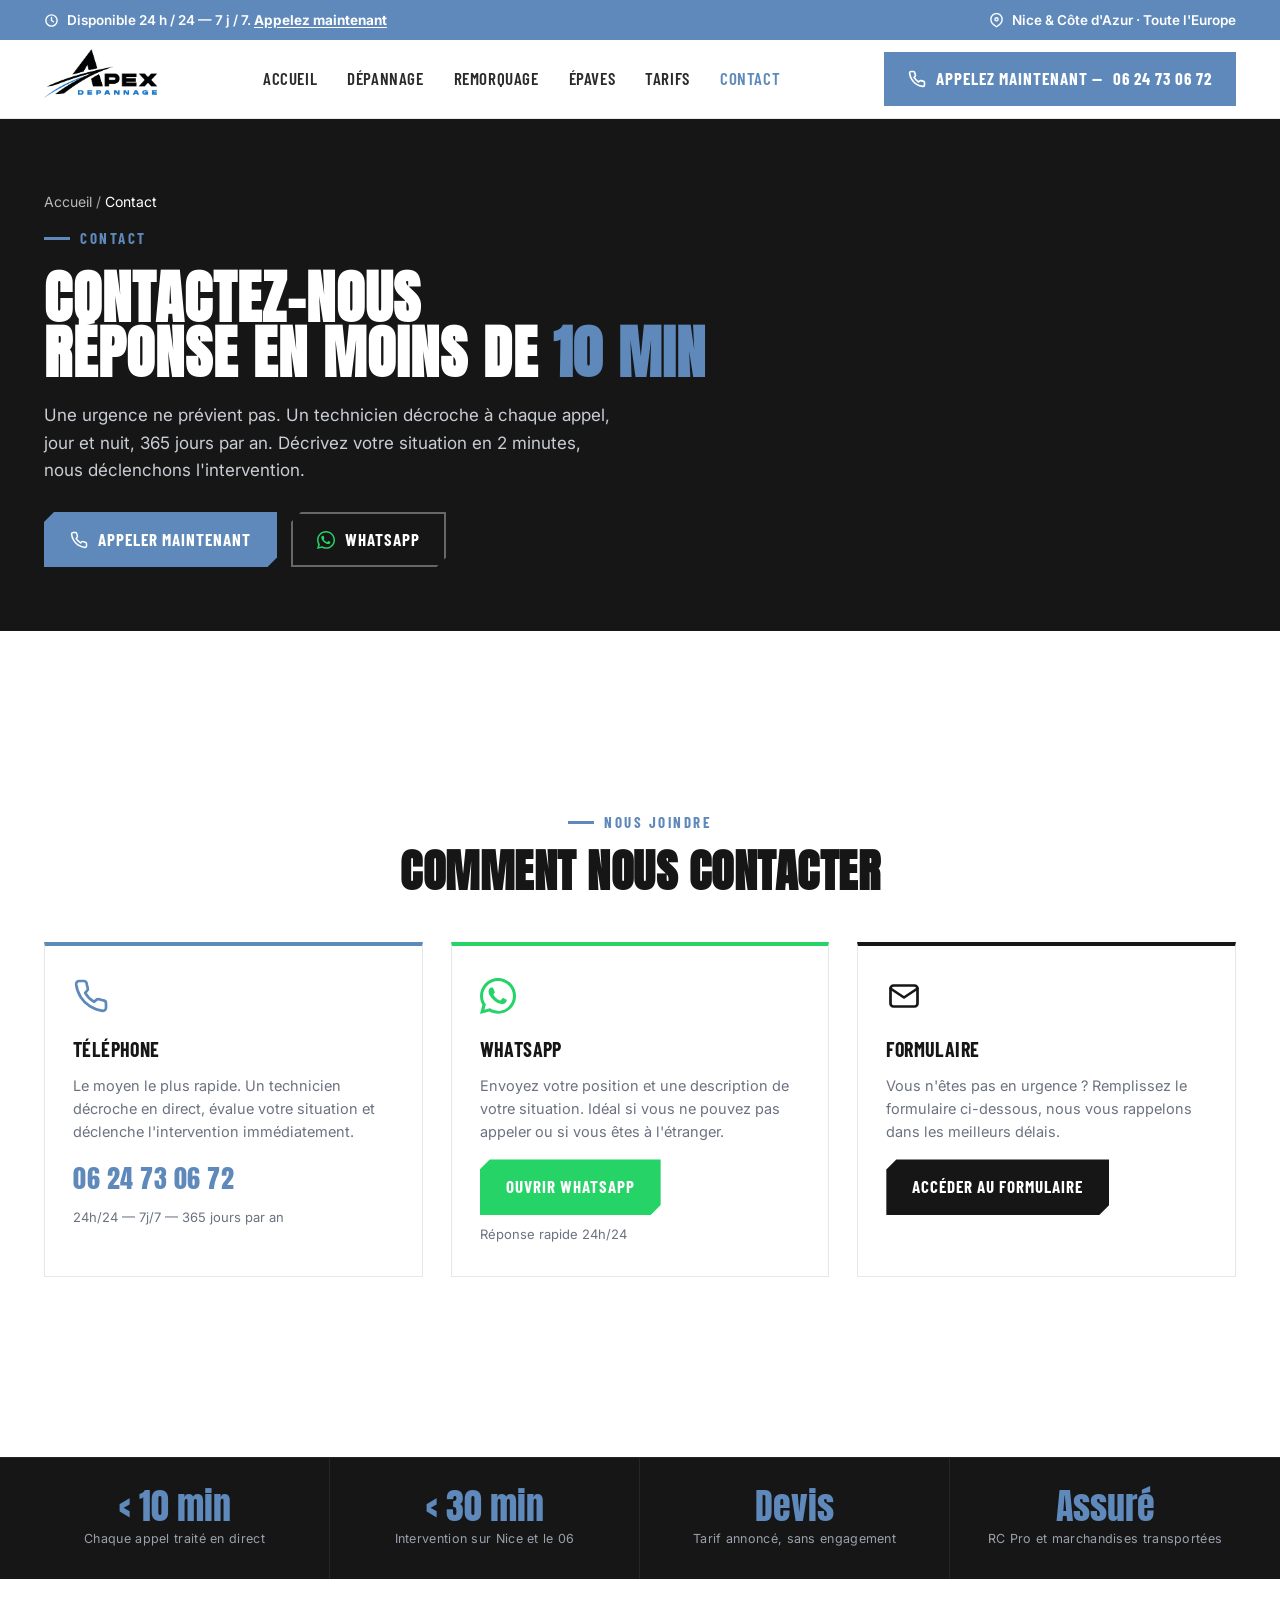
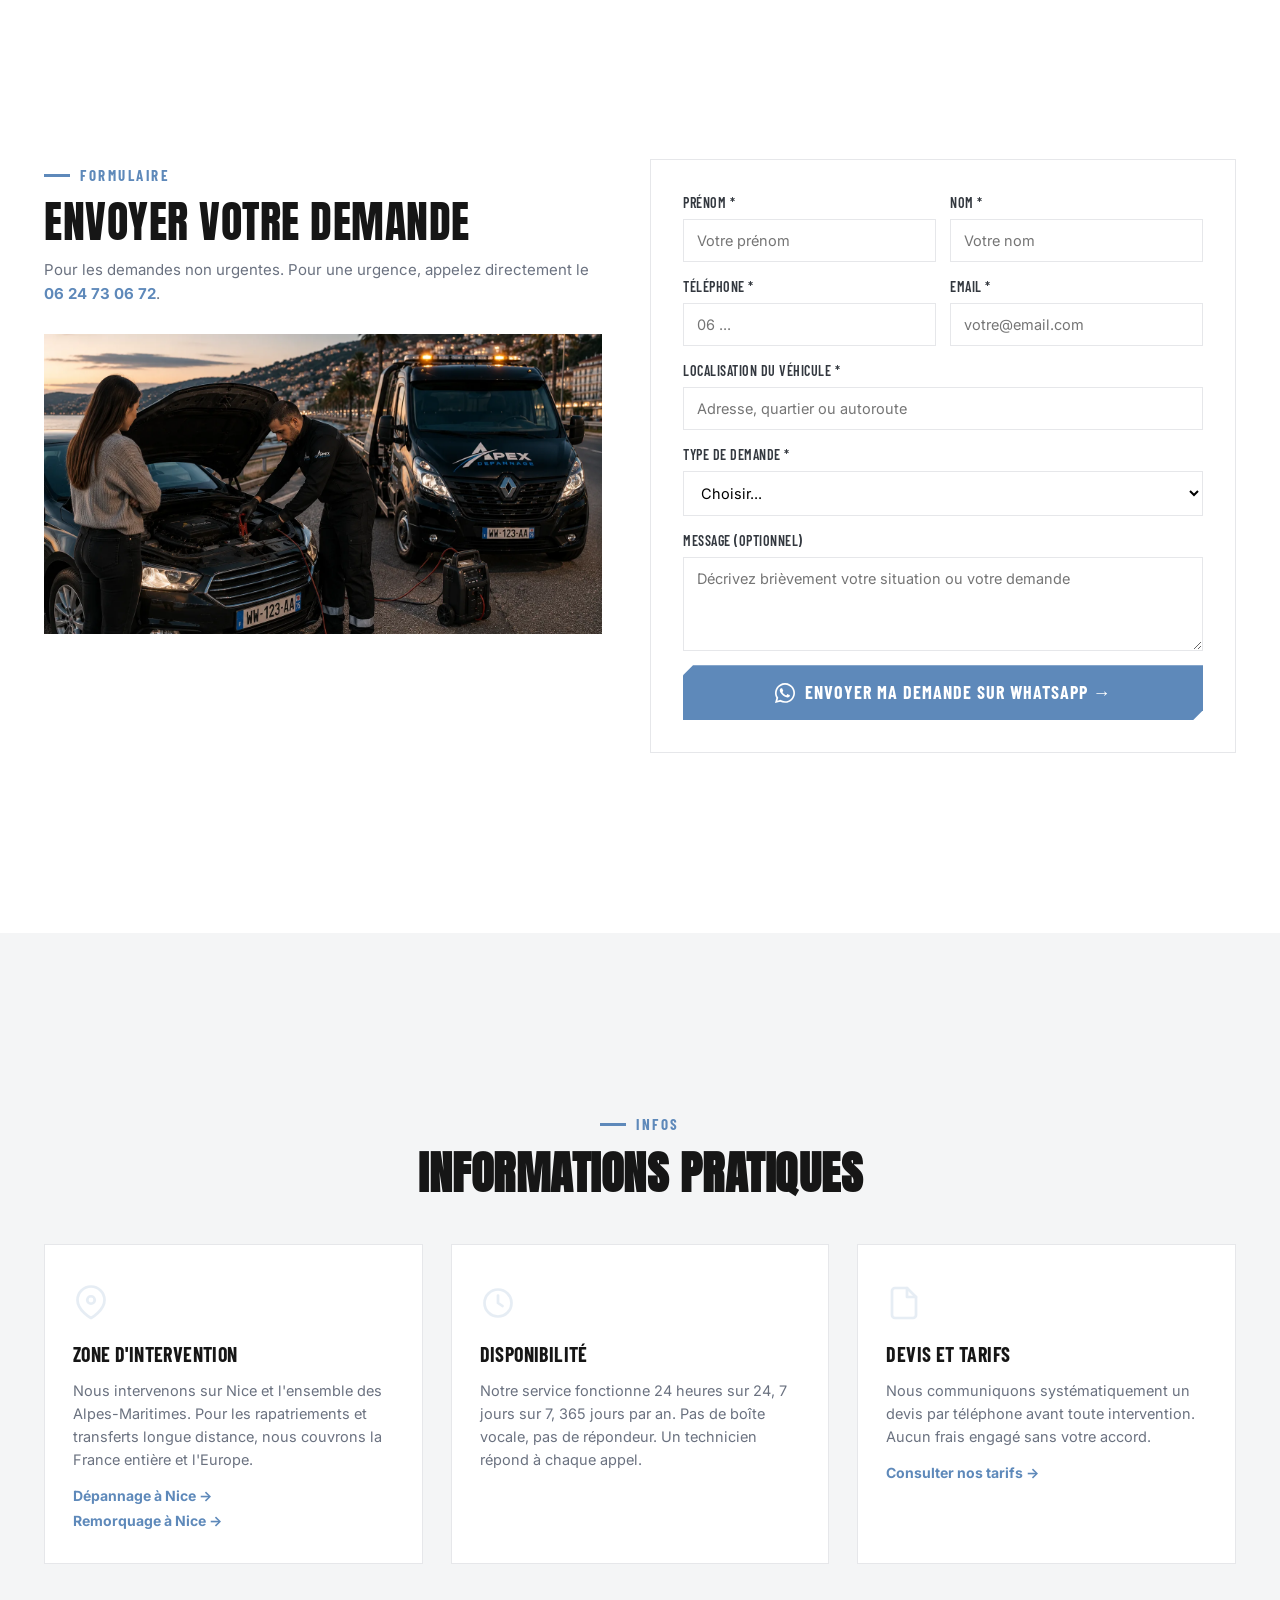
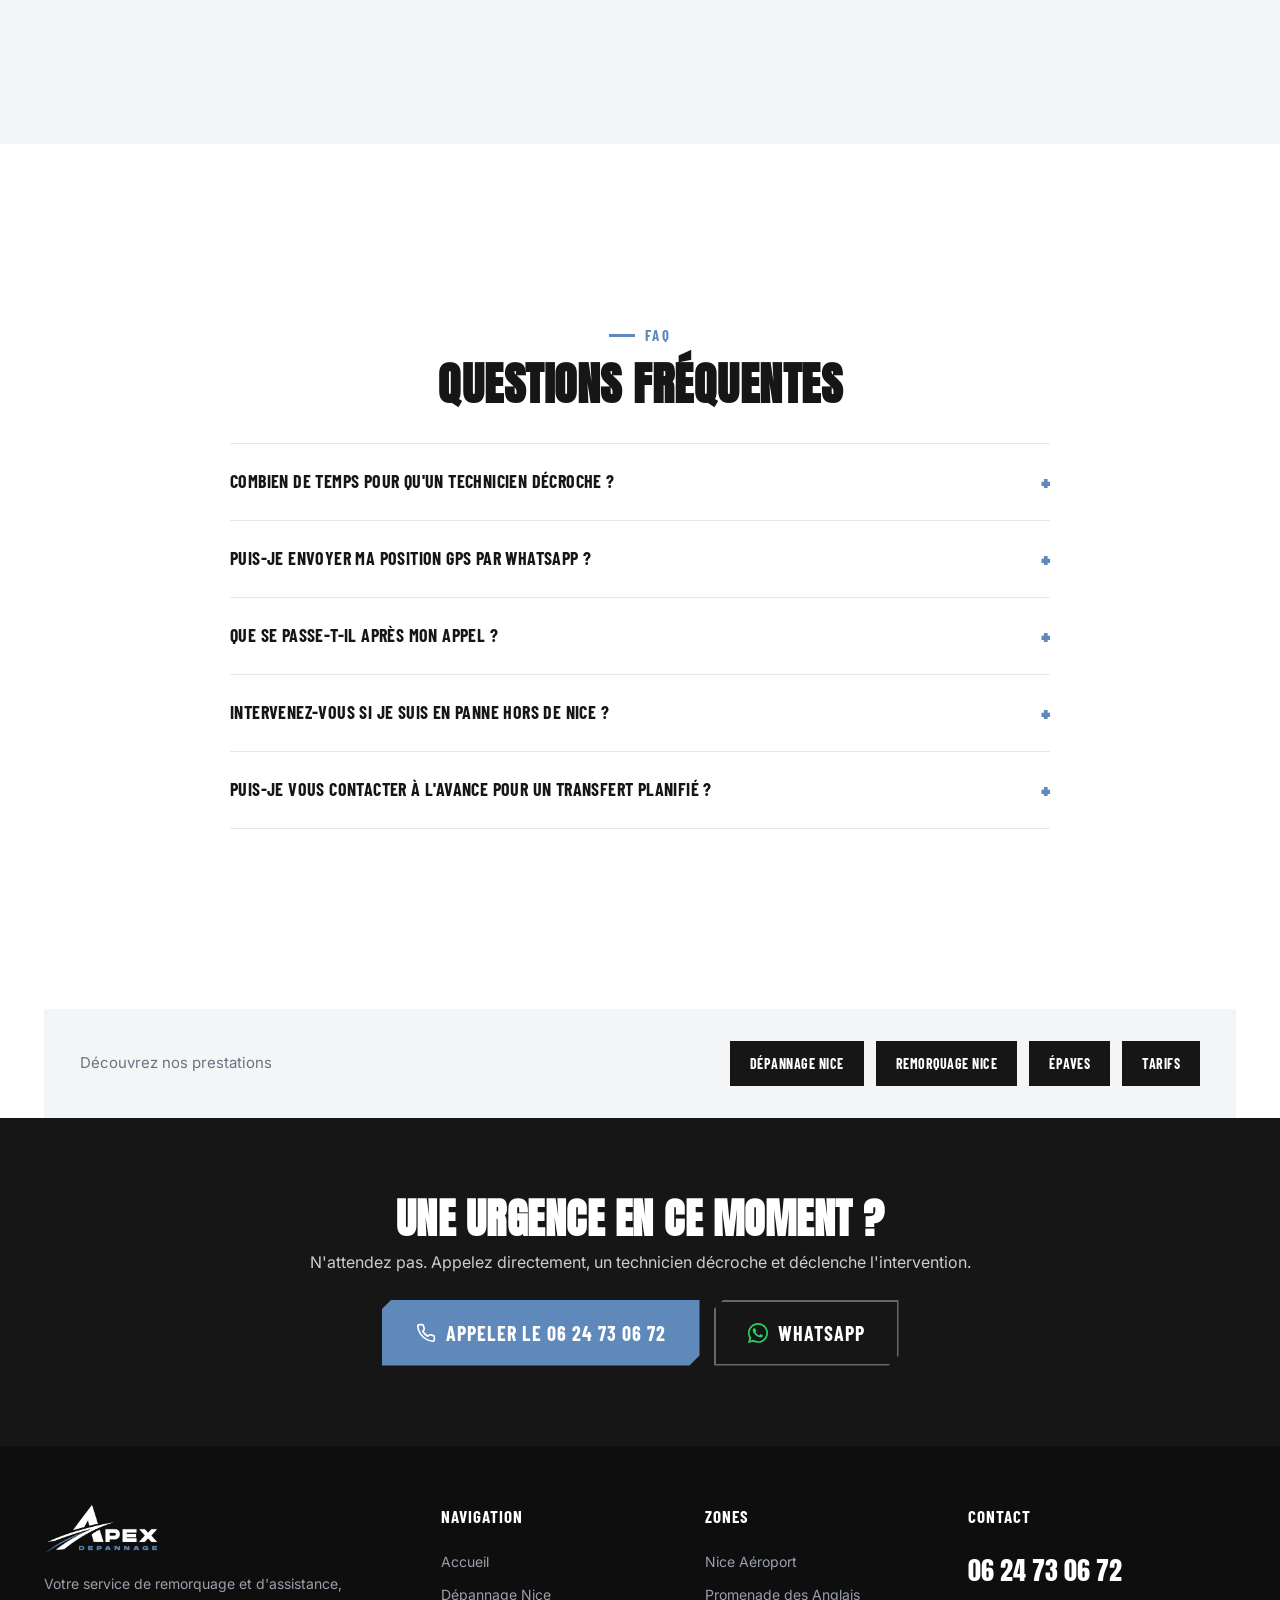
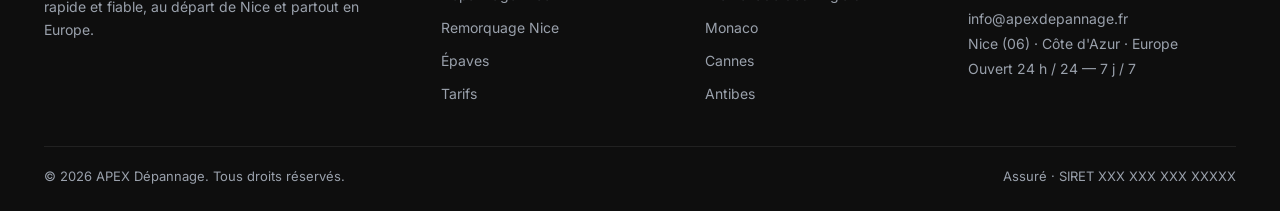
==== commit c14ac0df: "Convert images to WebP (-26MB), cleanup unused icon-512" ====
--- a/contact.html
+++ b/contact.html
@@ -12,11 +12,11 @@
 <meta property="og:title" content="Contact — Dépannage et remorquage Nice 24h/24">
 <meta property="og:description" content="Appelez le 06 24 73 06 72, 24h/24, 7j/7. Réponse en moins de 10 minutes.">
 <meta property="og:locale" content="fr_FR">
-<meta property="og:image" content="/img/panne-batterie.png">
+<meta property="og:image" content="https://apex-depannage.fr/img/panne-batterie.webp">
 <link rel="preconnect" href="https://fonts.googleapis.com">
 <link rel="preconnect" href="https://fonts.gstatic.com" crossorigin>
 <link href="https://fonts.googleapis.com/css2?family=Anton&family=Barlow+Condensed:wght@500;600;700&family=Inter:wght@400;500;600;700;800&display=swap" rel="stylesheet">
-<link rel="stylesheet" href="/style.css?v=82">
+<link rel="stylesheet" href="/style.css?v=85">
 <script type="application/ld+json">
 {"@context":"https://schema.org","@type":"LocalBusiness","name":"Apex Dépannage","telephone":"+33624730672","url":"https://apex-depannage.fr/contact","address":{"@type":"PostalAddress","addressLocality":"Nice","addressRegion":"Alpes-Maritimes","postalCode":"06000","addressCountry":"FR"},"openingHoursSpecification":{"@type":"OpeningHoursSpecification","dayOfWeek":["Monday","Tuesday","Wednesday","Thursday","Friday","Saturday","Sunday"],"opens":"00:00","closes":"23:59"},"areaServed":["Nice","Cannes","Antibes","Monaco","Menton","Alpes-Maritimes"]}
 </script>
@@ -111,7 +111,7 @@
         <span class="eyebrow">Formulaire</span>
         <h2 class="display" style="font-size:clamp(28px,3.4vw,44px);margin:14px 0 14px">Envoyer votre demande</h2>
         <p style="color:var(--muted);font-size:15px;line-height:1.6;margin:0 0 28px">Pour les demandes non urgentes. Pour une urgence, appelez directement le <a href="tel:+33624730672" style="color:var(--orange);font-weight:700">06 24 73 06 72</a>.</p>
-        <img src="/img/panne-batterie.png" alt="Intervention Apex de nuit à Nice" style="width:100%;height:300px;object-fit:cover;margin-top:20px">
+        <img src="/img/panne-batterie.webp" alt="Intervention Apex de nuit à Nice" style="width:100%;height:300px;object-fit:cover;margin-top:20px">
       </div>
       <div class="form-card" style="border:1px solid var(--line)">
         <form id="contact-form">
--- a/style.css
+++ b/style.css
@@ -65,7 +65,7 @@
 .hero-right{position:absolute;inset:0;z-index:1;overflow:hidden}
 .hero-media{position:absolute;top:0;bottom:0;right:0;left:44%;overflow:hidden;
   clip-path:polygon(80px 0,100% 0,100% 100%,0 100%);
-  background:url('/img/hero.png?v=3') center/cover no-repeat}
+  background:url('/img/hero.webp?v=3') center/cover no-repeat}
 .hero-media::after{content:"";position:absolute;inset:0;
   background:linear-gradient(90deg,rgba(22,22,22,.3) 0%,transparent 50%)}
 .hero-wedge{position:absolute;top:-6px;bottom:-6px;left:44%;z-index:2;pointer-events:none;width:86px}
@@ -335,7 +335,7 @@
 .breadcrumb a:hover{text-decoration:underline}
 
 /* ===== PAGE HERO IMAGE ===== */
-.page-hero-img{background:url('/img/hero.png?v=3') center/cover no-repeat;position:relative;padding:80px 0 72px;color:#fff;min-height:480px;display:flex;align-items:flex-end}
+.page-hero-img{background:url('/img/hero.webp?v=3') center/cover no-repeat;position:relative;padding:80px 0 72px;color:#fff;min-height:480px;display:flex;align-items:flex-end}
 .page-hero-img::before{content:"";position:absolute;inset:0;background:linear-gradient(90deg,rgba(22,22,22,.92) 0%,rgba(22,22,22,.7) 50%,rgba(22,22,22,.3) 100%)}
 
 /* ===== PAGE CONTENT ===== */
@@ -401,7 +401,9 @@
   .about-grid,.process-grid,.zones-split,.zones-bottom-links,.vs-grid,.cases-list,.reas-grid,.zone-da{grid-template-columns:1fr;gap:20px}
   .vs-card:first-child{border-right:none;border-bottom:4px solid var(--orange)}
   .incl-grid,.sit-grid,.zone-epave-grid{grid-template-columns:1fr}
-  .incl-col.yes{border-bottom:none}
+  .incl-grid{gap:20px}
+  .incl-col{padding:28px 24px}
+  .incl-col.yes{border-bottom:none;border:2px solid var(--orange)}
   .zone-epave-map{height:300px}
   .route-flow{flex-direction:column}
   .route-arrow{width:100%;height:50px;transform:rotate(90deg)}
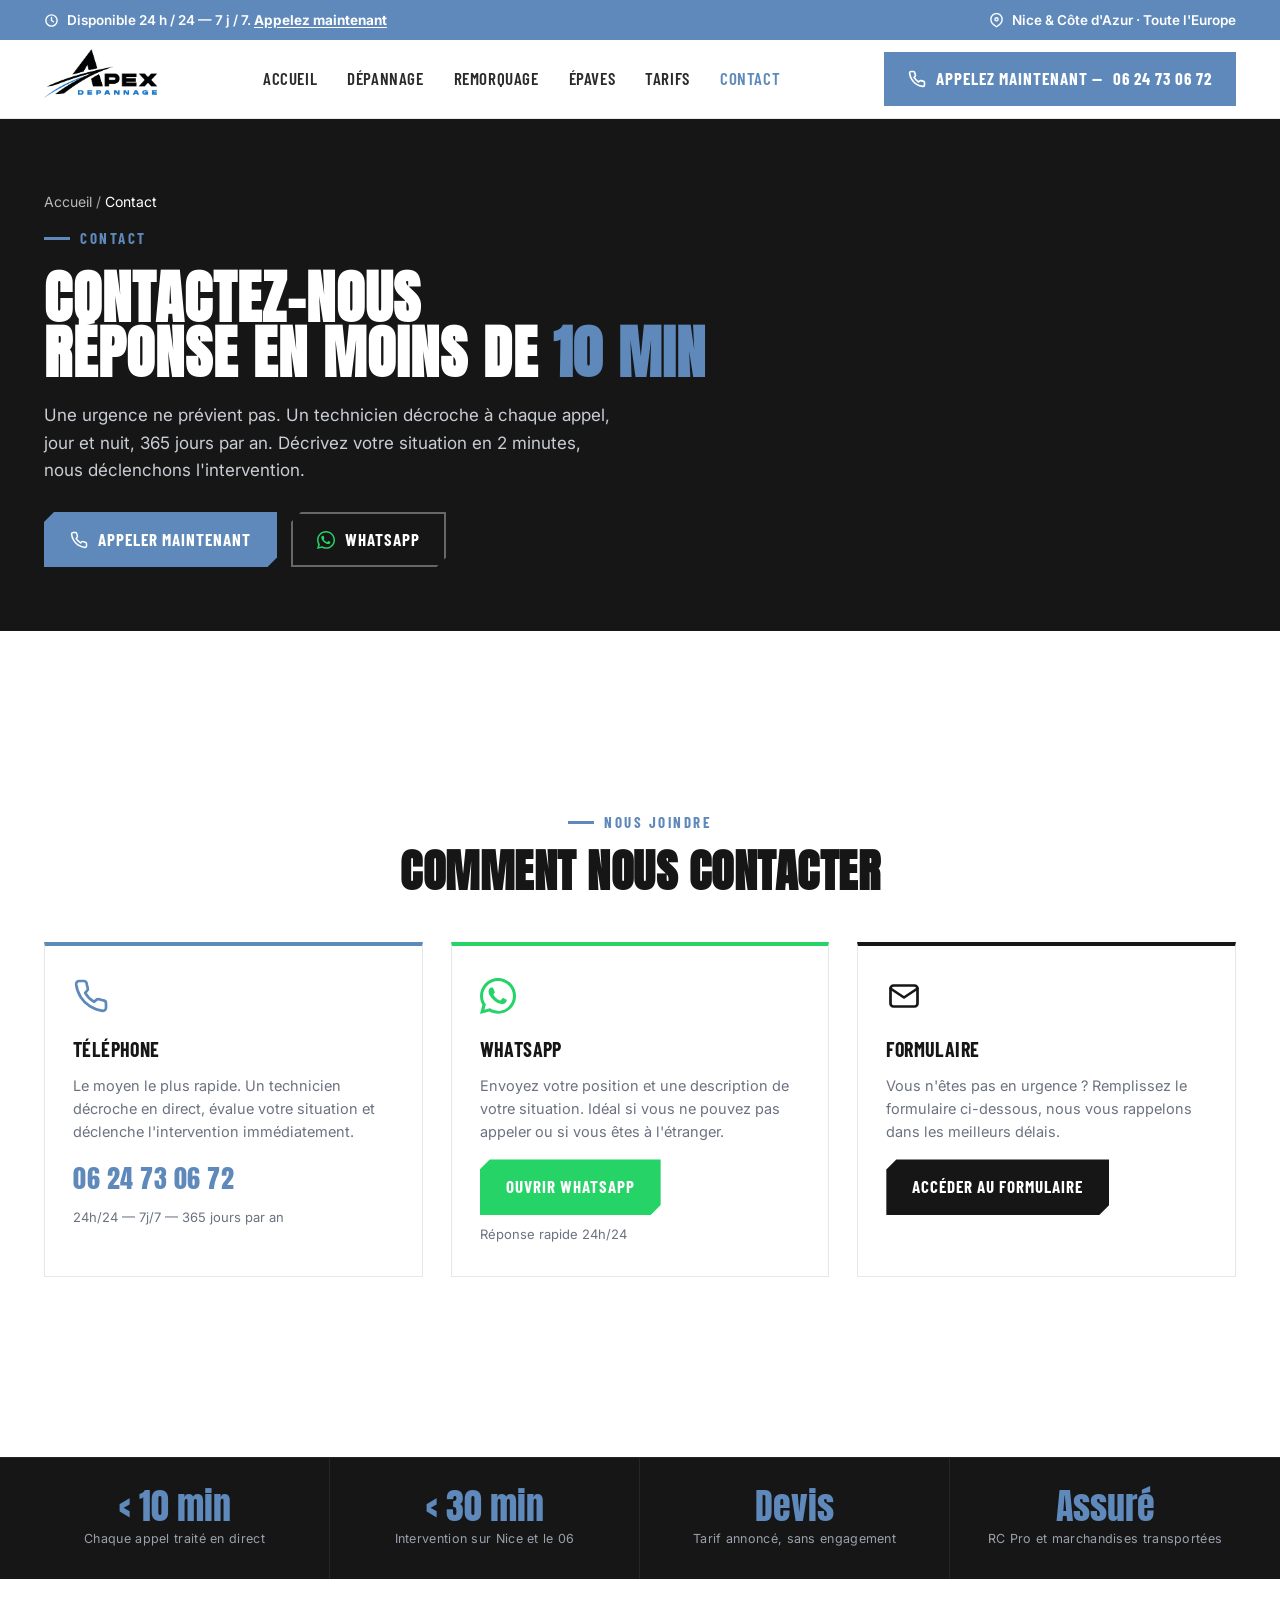
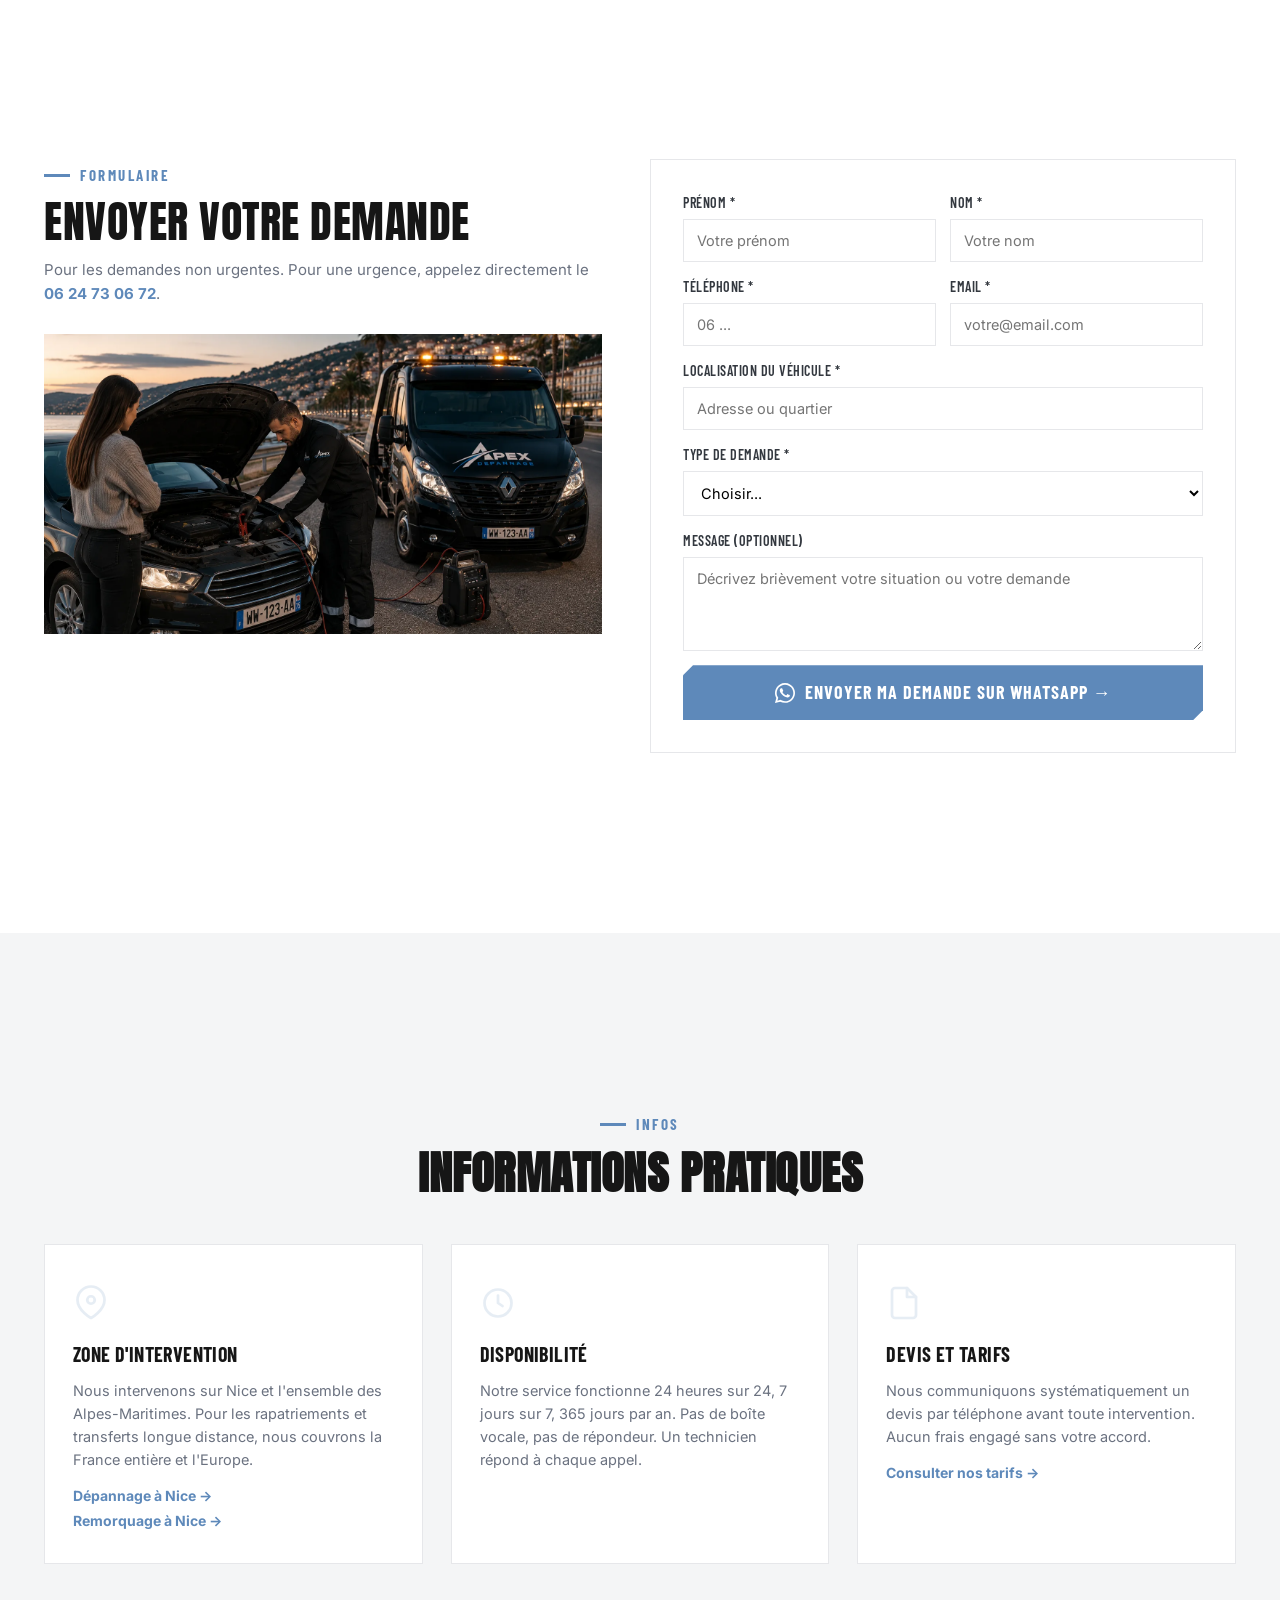
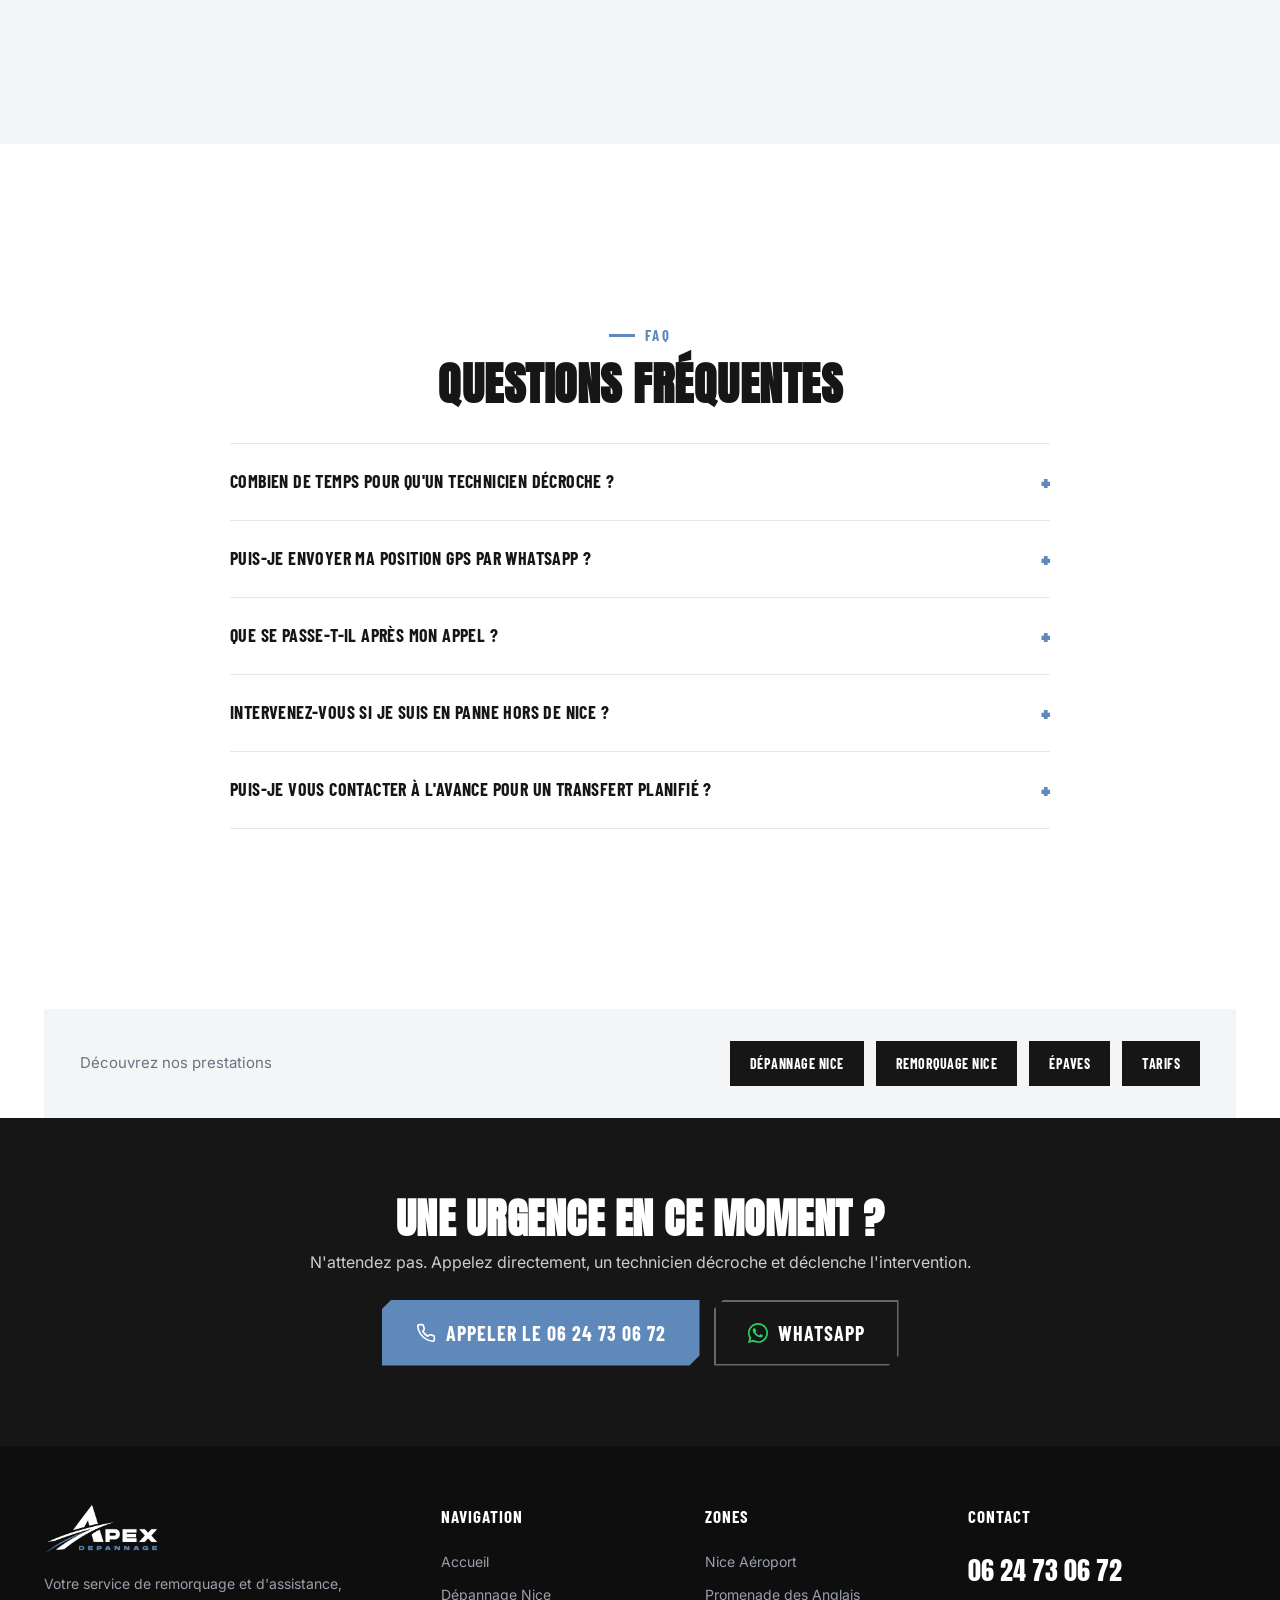
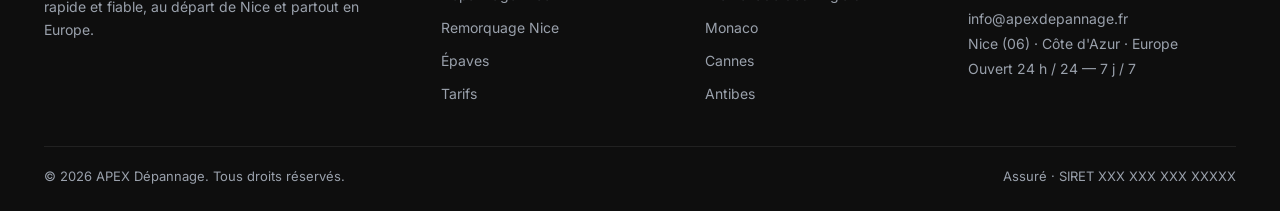
==== commit 3aa8d9e8: "Tarifs 100€ minimum, 1,20€/km France/Europe, suppression toutes mentions autoroute/A8/voie rapide Co" ====
--- a/contact.html
+++ b/contact.html
@@ -120,7 +120,7 @@
             <div class="field"><label>Nom *</label><input name="nom" required placeholder="Votre nom"></div>
             <div class="field"><label>Téléphone *</label><input name="tel" required placeholder="06 ..." inputmode="tel"></div>
             <div class="field"><label>Email *</label><input name="email" required placeholder="votre@email.com" type="email"></div>
-            <div class="field full"><label>Localisation du véhicule *</label><input name="localisation" required placeholder="Adresse, quartier ou autoroute"></div>
+            <div class="field full"><label>Localisation du véhicule *</label><input name="localisation" required placeholder="Adresse ou quartier"></div>
             <div class="field full"><label>Type de demande *</label>
               <select name="type" required>
                 <option value="">Choisir...</option>
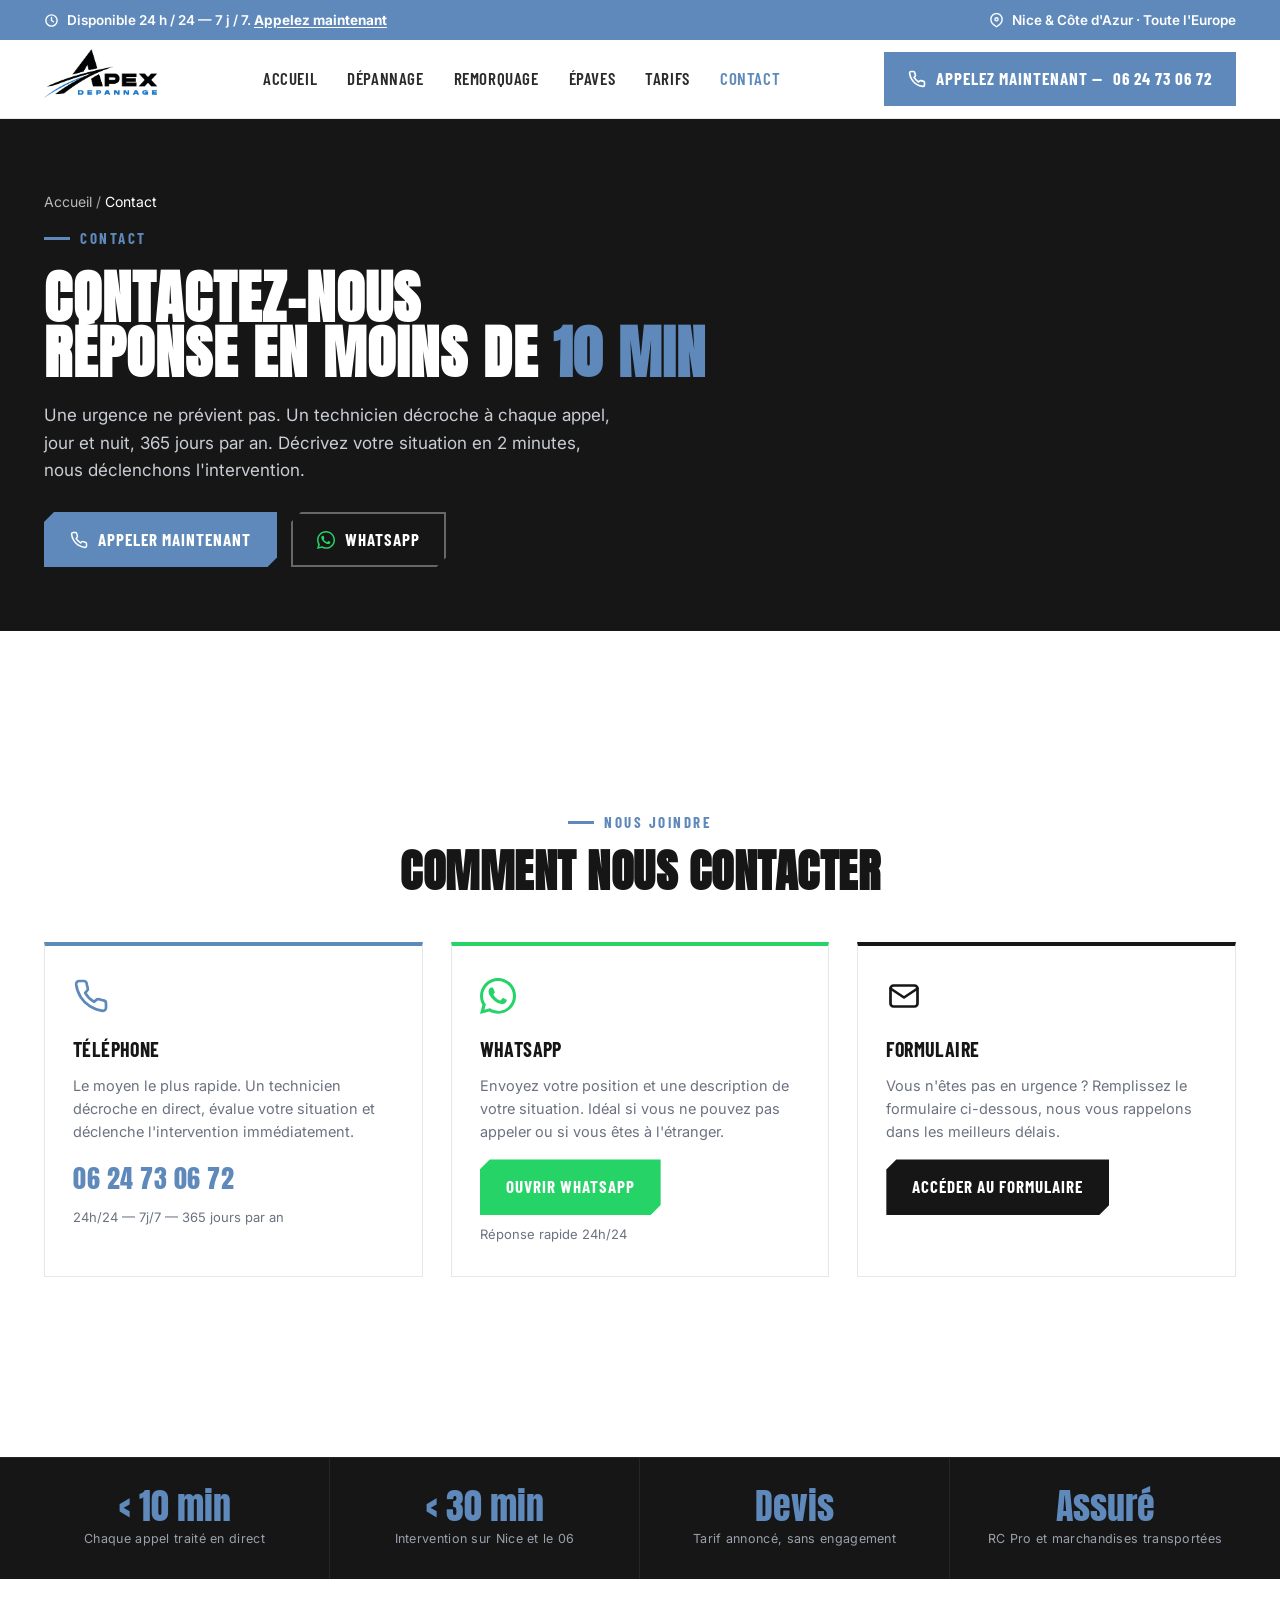
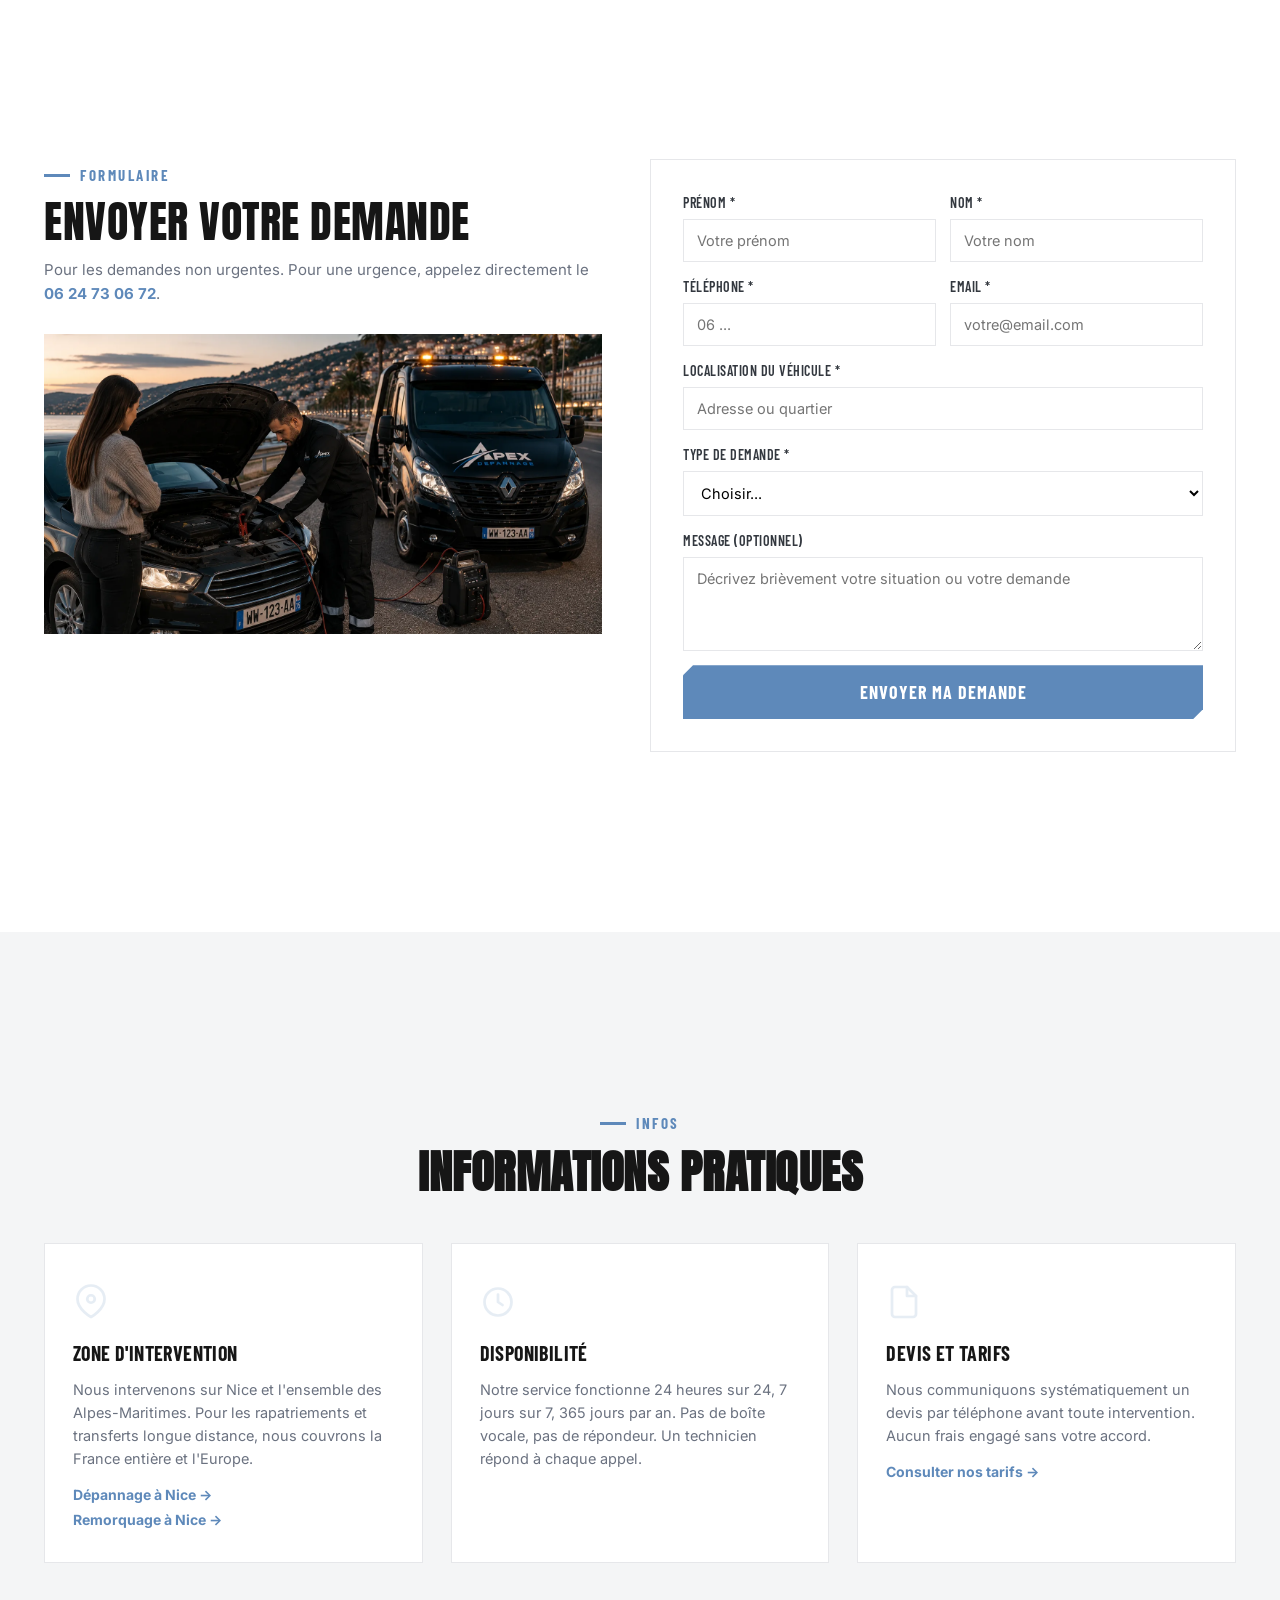
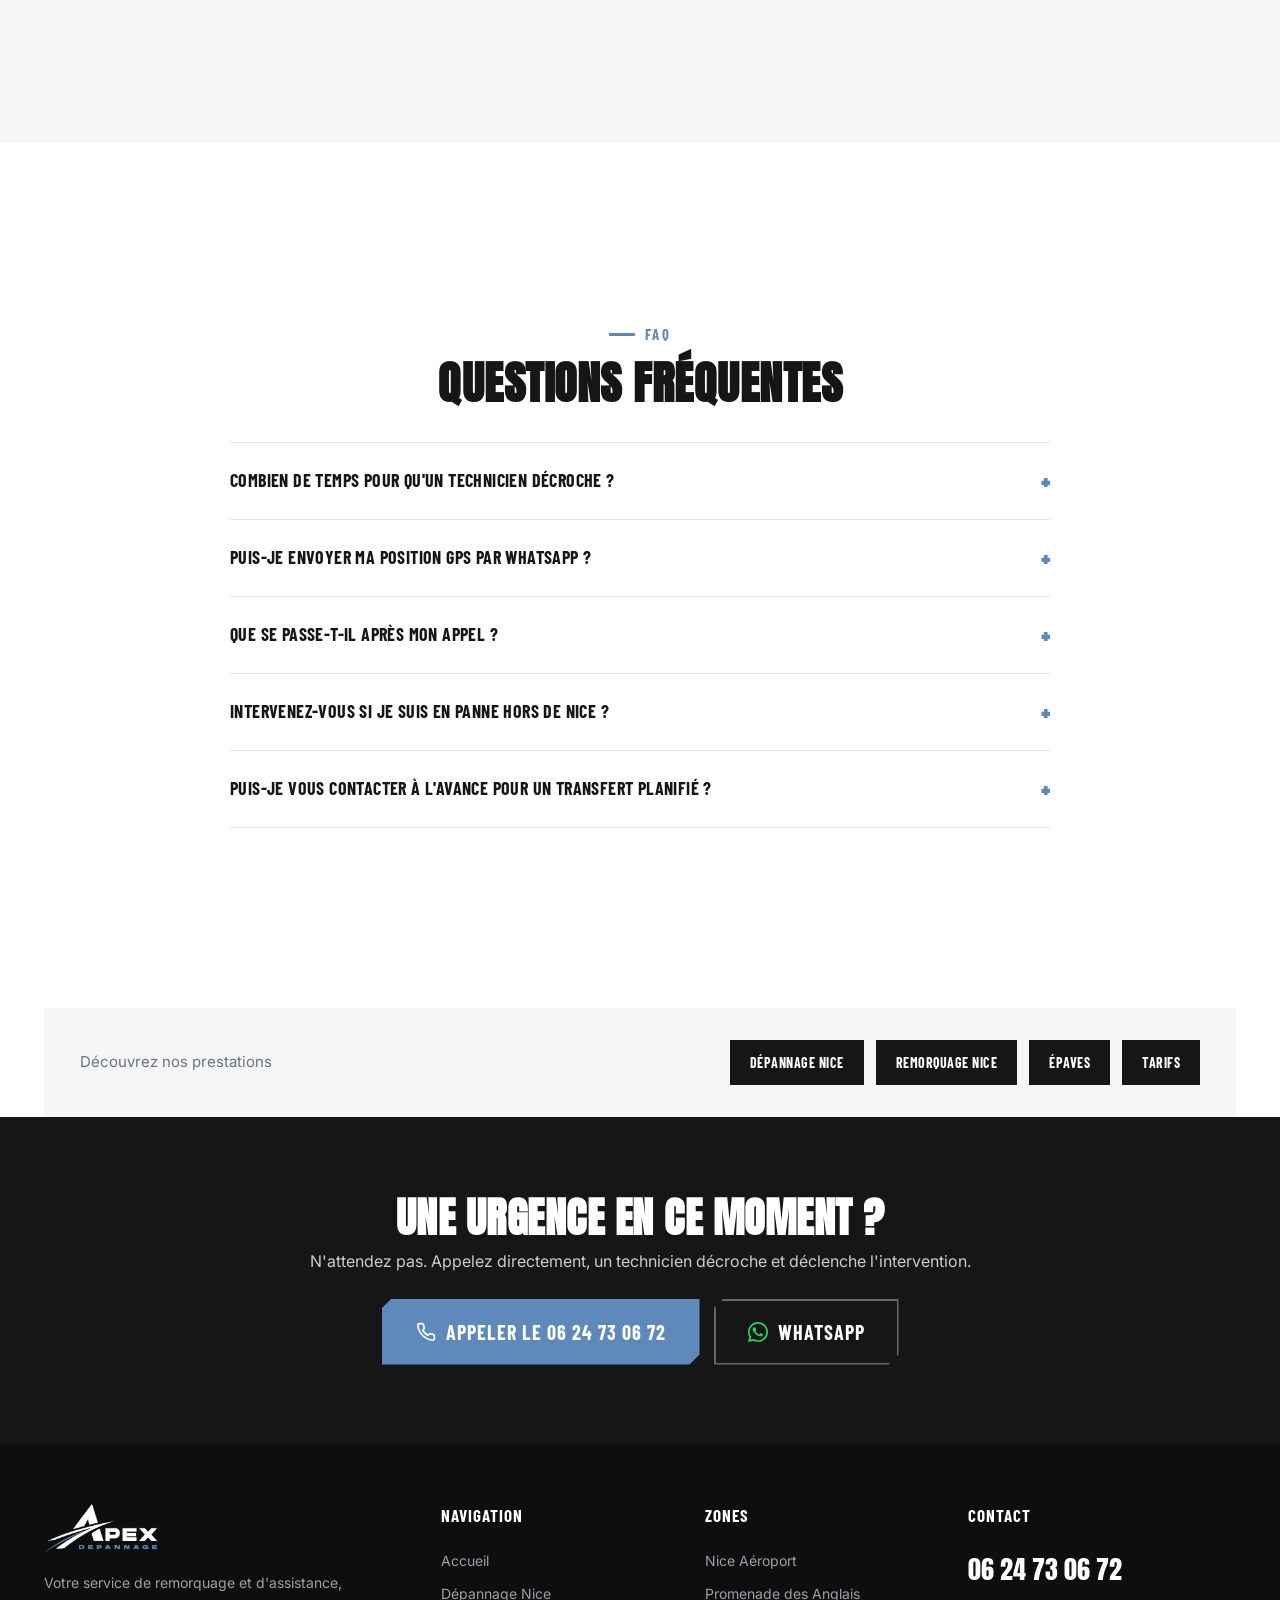
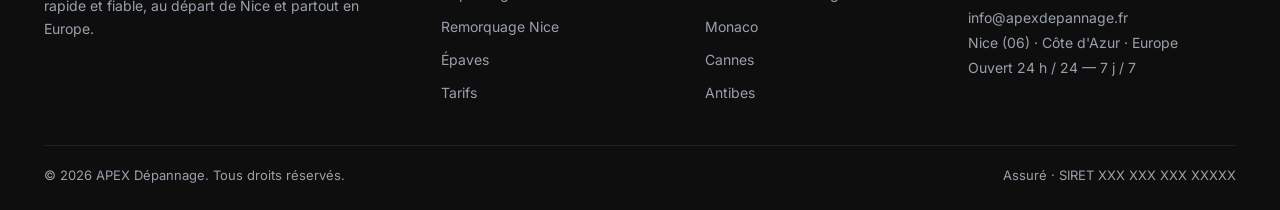
==== commit e1088cb0: "Intégration Resend — formulaires contact et rappel envoient email via /api/contact Co-Authored-By: C" ====
--- a/contact.html
+++ b/contact.html
@@ -132,7 +132,8 @@
               </select>
             </div>
             <div class="field full"><label>Message (optionnel)</label><textarea name="message" rows="4" placeholder="Décrivez brièvement votre situation ou votre demande" style="resize:vertical"></textarea></div>
-            <div class="field full"><button type="submit" class="btn btn-orange" style="width:100%;justify-content:center;font-size:18px;padding:16px 26px"><svg width="20" height="20" viewBox="0 0 24 24" fill="#fff"><path d="M17.5 14.4c-.3-.1-1.7-.8-2-1-.3-.1-.5-.1-.7.2s-.8 1-1 1.2-.4.2-.7 0c-.3-.1-1.3-.5-2.4-1.5-.9-.8-1.5-1.8-1.7-2.1-.2-.3 0-.5.1-.6l.4-.5c.1-.2.2-.3.3-.5s.1-.3 0-.5-.7-1.7-1-2.3c-.2-.6-.5-.5-.7-.5h-.6c-.2 0-.5.1-.8.4s-1 1-1 2.4 1.1 2.8 1.2 3c.2.2 2.1 3.2 5.1 4.5.7.3 1.3.5 1.7.6.7.2 1.4.2 1.9.1.6-.1 1.7-.7 2-1.4.2-.7.2-1.2.2-1.4-.1-.1-.3-.2-.6-.3M12 21.8c-1.8 0-3.5-.5-5-1.4l-.4-.2-3.7 1 1-3.6-.3-.4C2.5 15.7 2 13.9 2 12 2 6.5 6.5 2 12 2s10 4.5 10 10-4.5 10-10 10m0-22C5.4 0 0 5.4 0 12c0 2.1.6 4.2 1.6 6L0 24l6.2-1.6c1.7.9 3.7 1.4 5.8 1.4C18.6 24 24 18.6 24 12S18.6 0 12 0"/></svg>Envoyer ma demande sur WhatsApp →</button></div>
+            <div class="field full"><button type="submit" id="contact-btn" class="btn btn-orange" style="width:100%;justify-content:center;font-size:18px;padding:16px 26px">Envoyer ma demande</button></div>
+            <div id="contact-msg" style="display:none;margin-top:12px;padding:14px 18px;border-radius:8px;font-size:15px;font-weight:600"></div>
           </div>
         </form>
       </div>
@@ -241,8 +242,33 @@
   cForm.addEventListener('submit',function(e){
     e.preventDefault();
     var f=e.target;
-    var text='Nouvelle demande via site\nNom : '+f.nom.value+' '+f.prenom.value+'\nTél : '+f.tel.value+'\nEmail : '+f.email.value+'\nLocalisation : '+f.localisation.value+'\nType : '+f.type.value+'\nMessage : '+(f.message.value||'Aucun');
-    window.open('https://wa.me/33624730672?text='+encodeURIComponent(text),'_blank');
+    var btn=document.getElementById('contact-btn');
+    var msg=document.getElementById('contact-msg');
+    btn.disabled=true;btn.textContent='Envoi en cours…';
+    fetch('/api/contact',{
+      method:'POST',
+      headers:{'Content-Type':'application/json'},
+      body:JSON.stringify({
+        prenom:f.prenom.value,nom:f.nom.value,tel:f.tel.value,
+        email:f.email.value,localisation:f.localisation.value,
+        type:f.type.value,message:f.message.value
+      })
+    }).then(function(r){return r.json();}).then(function(d){
+      if(d.ok){
+        msg.style.display='block';msg.style.background='#dcfce7';msg.style.color='#15803d';
+        msg.textContent='Demande envoyée ! Nous vous recontactons très rapidement.';
+        btn.textContent='Envoyé ✓';btn.style.background='#1f9d55';
+        f.reset();
+      } else {
+        msg.style.display='block';msg.style.background='#fee2e2';msg.style.color='#b91c1c';
+        msg.textContent='Erreur lors de l\'envoi. Appelez-nous directement au 06 24 73 06 72.';
+        btn.disabled=false;btn.textContent='Envoyer ma demande';
+      }
+    }).catch(function(){
+      msg.style.display='block';msg.style.background='#fee2e2';msg.style.color='#b91c1c';
+      msg.textContent='Erreur réseau. Appelez-nous directement au 06 24 73 06 72.';
+      btn.disabled=false;btn.textContent='Envoyer ma demande';
+    });
   });
 }
 </script>
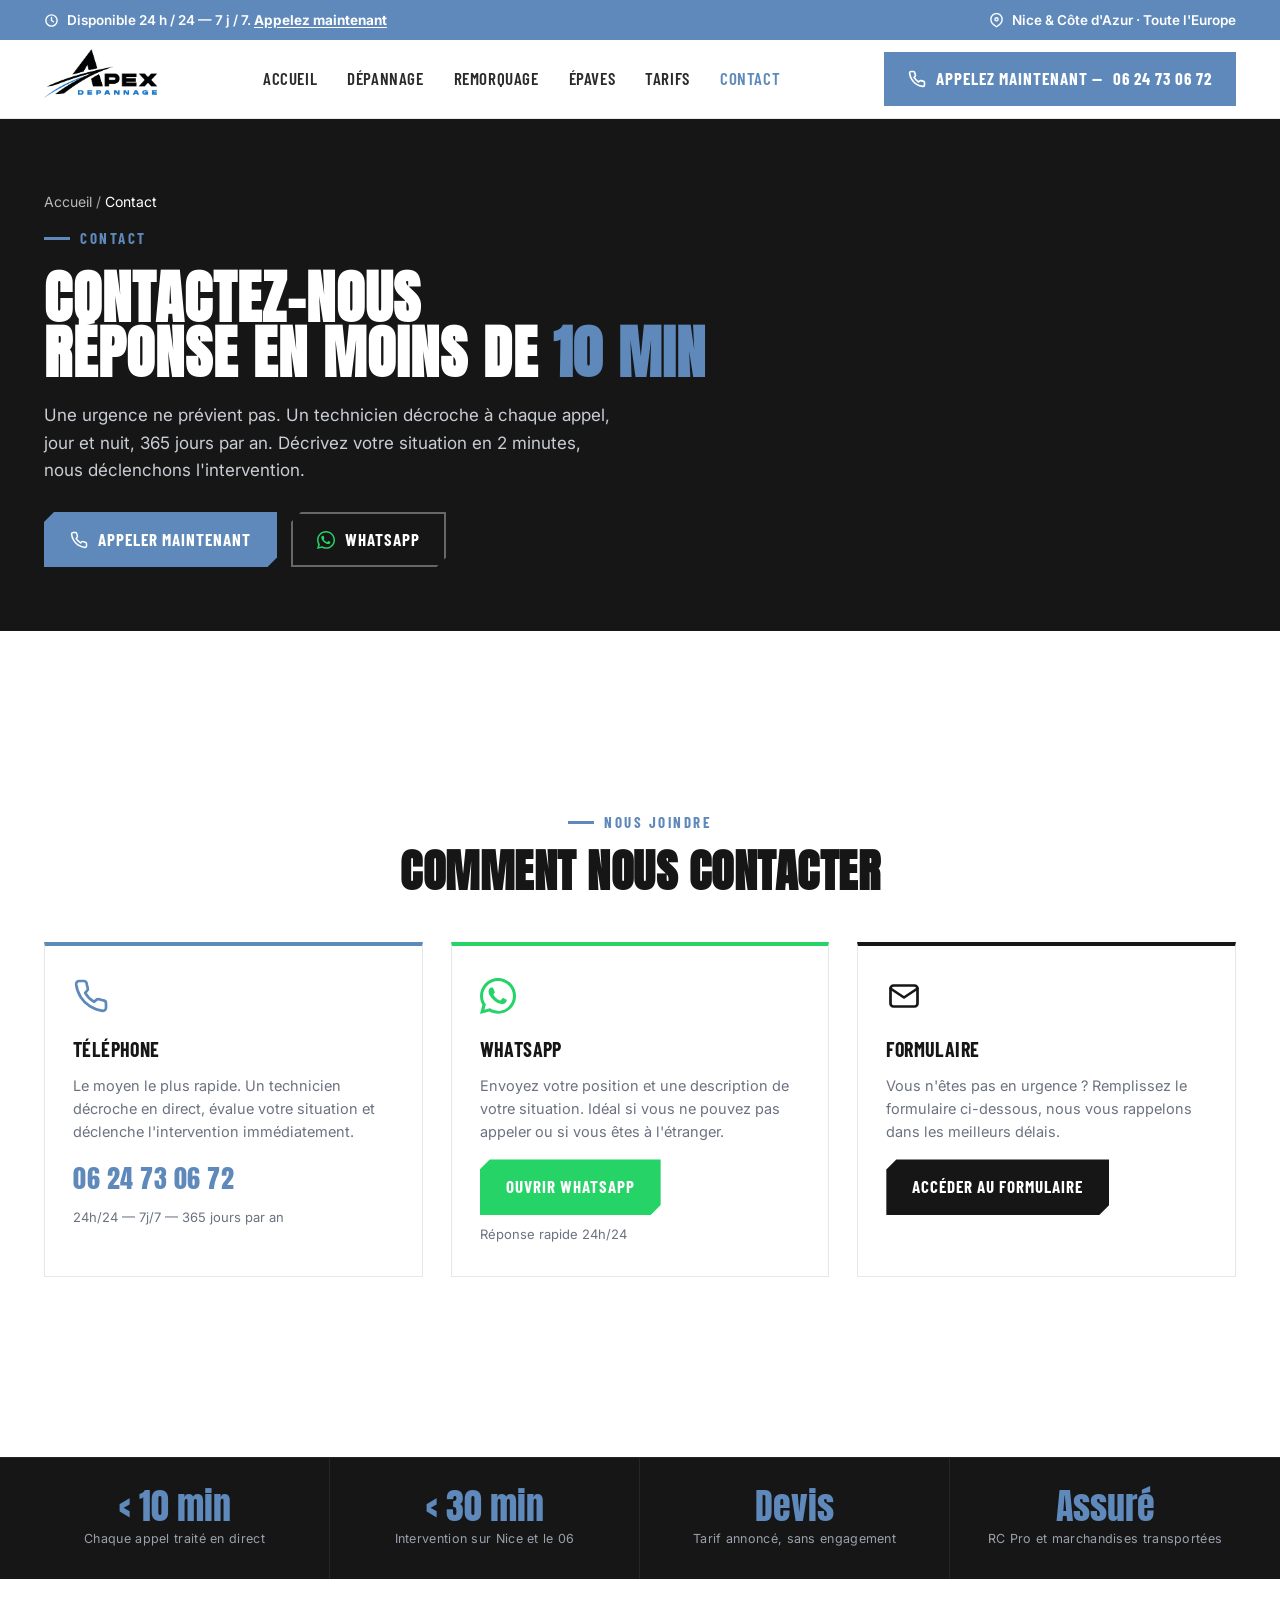
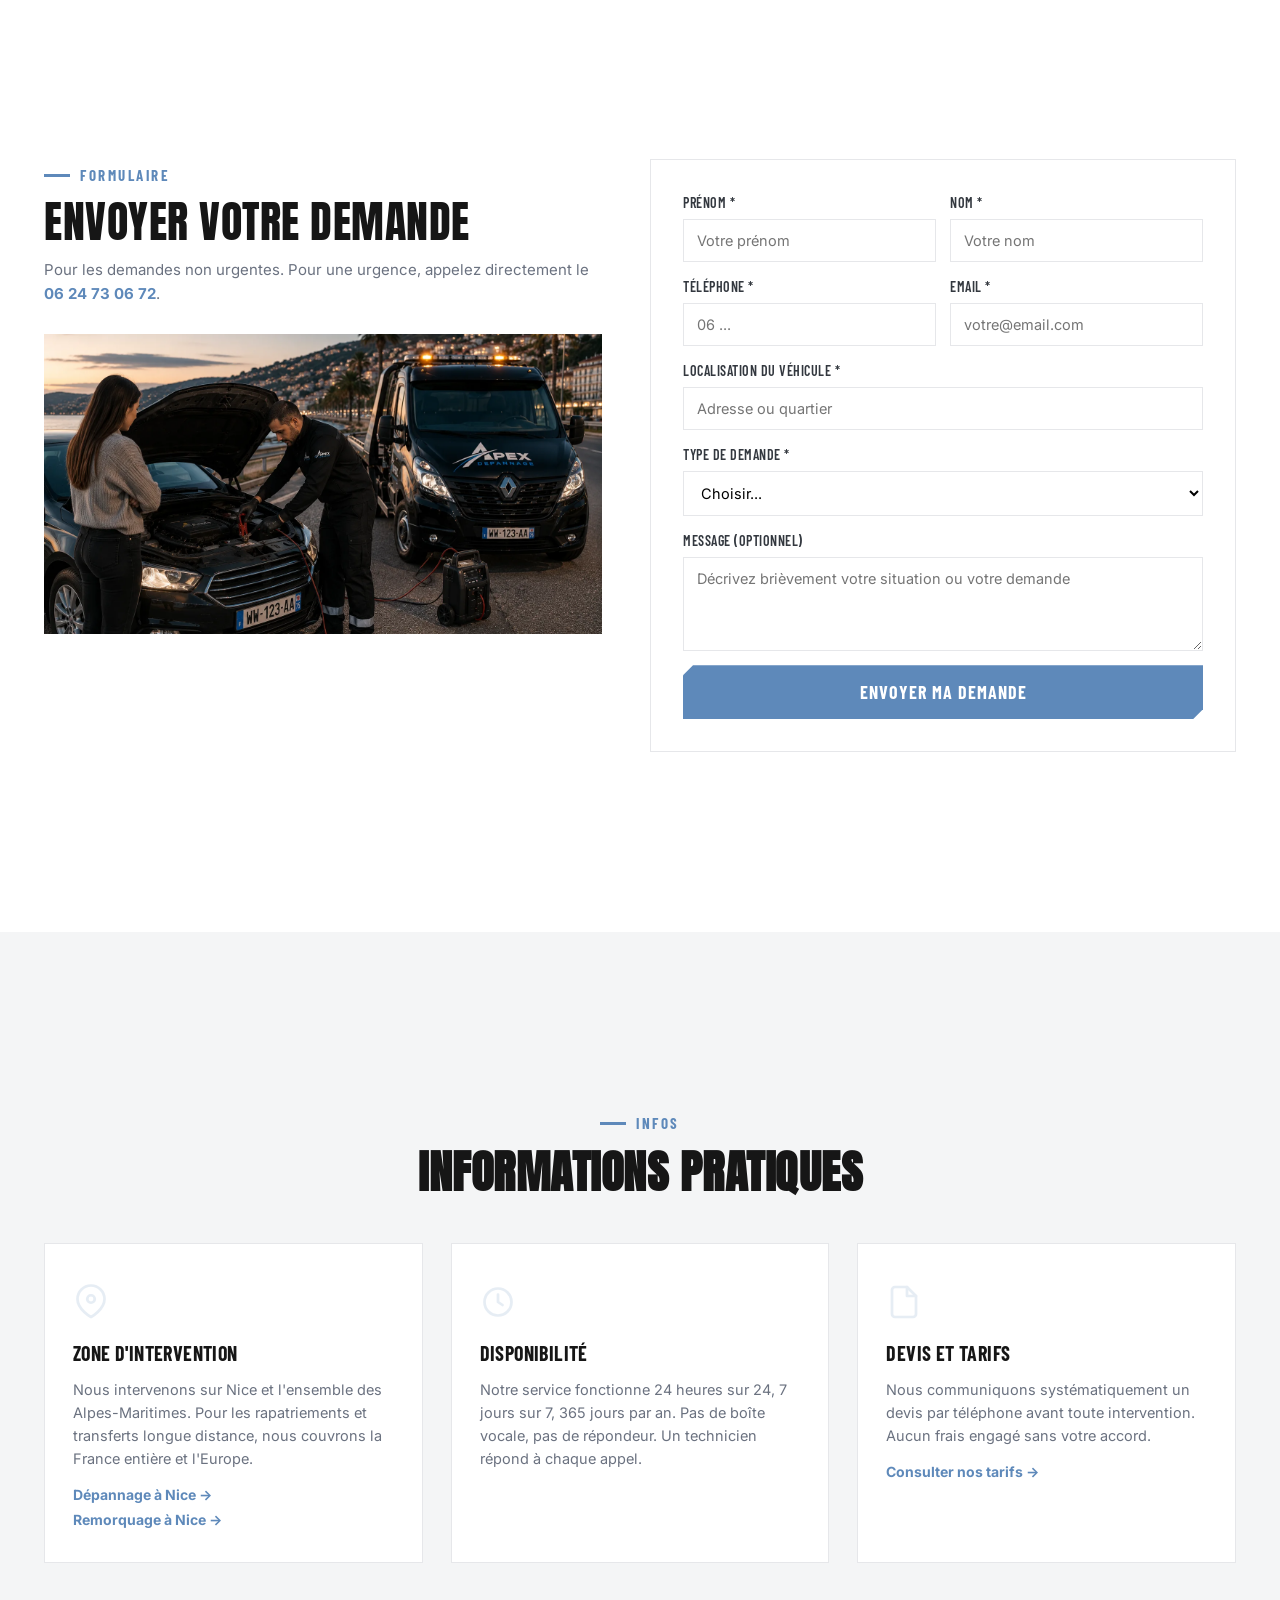
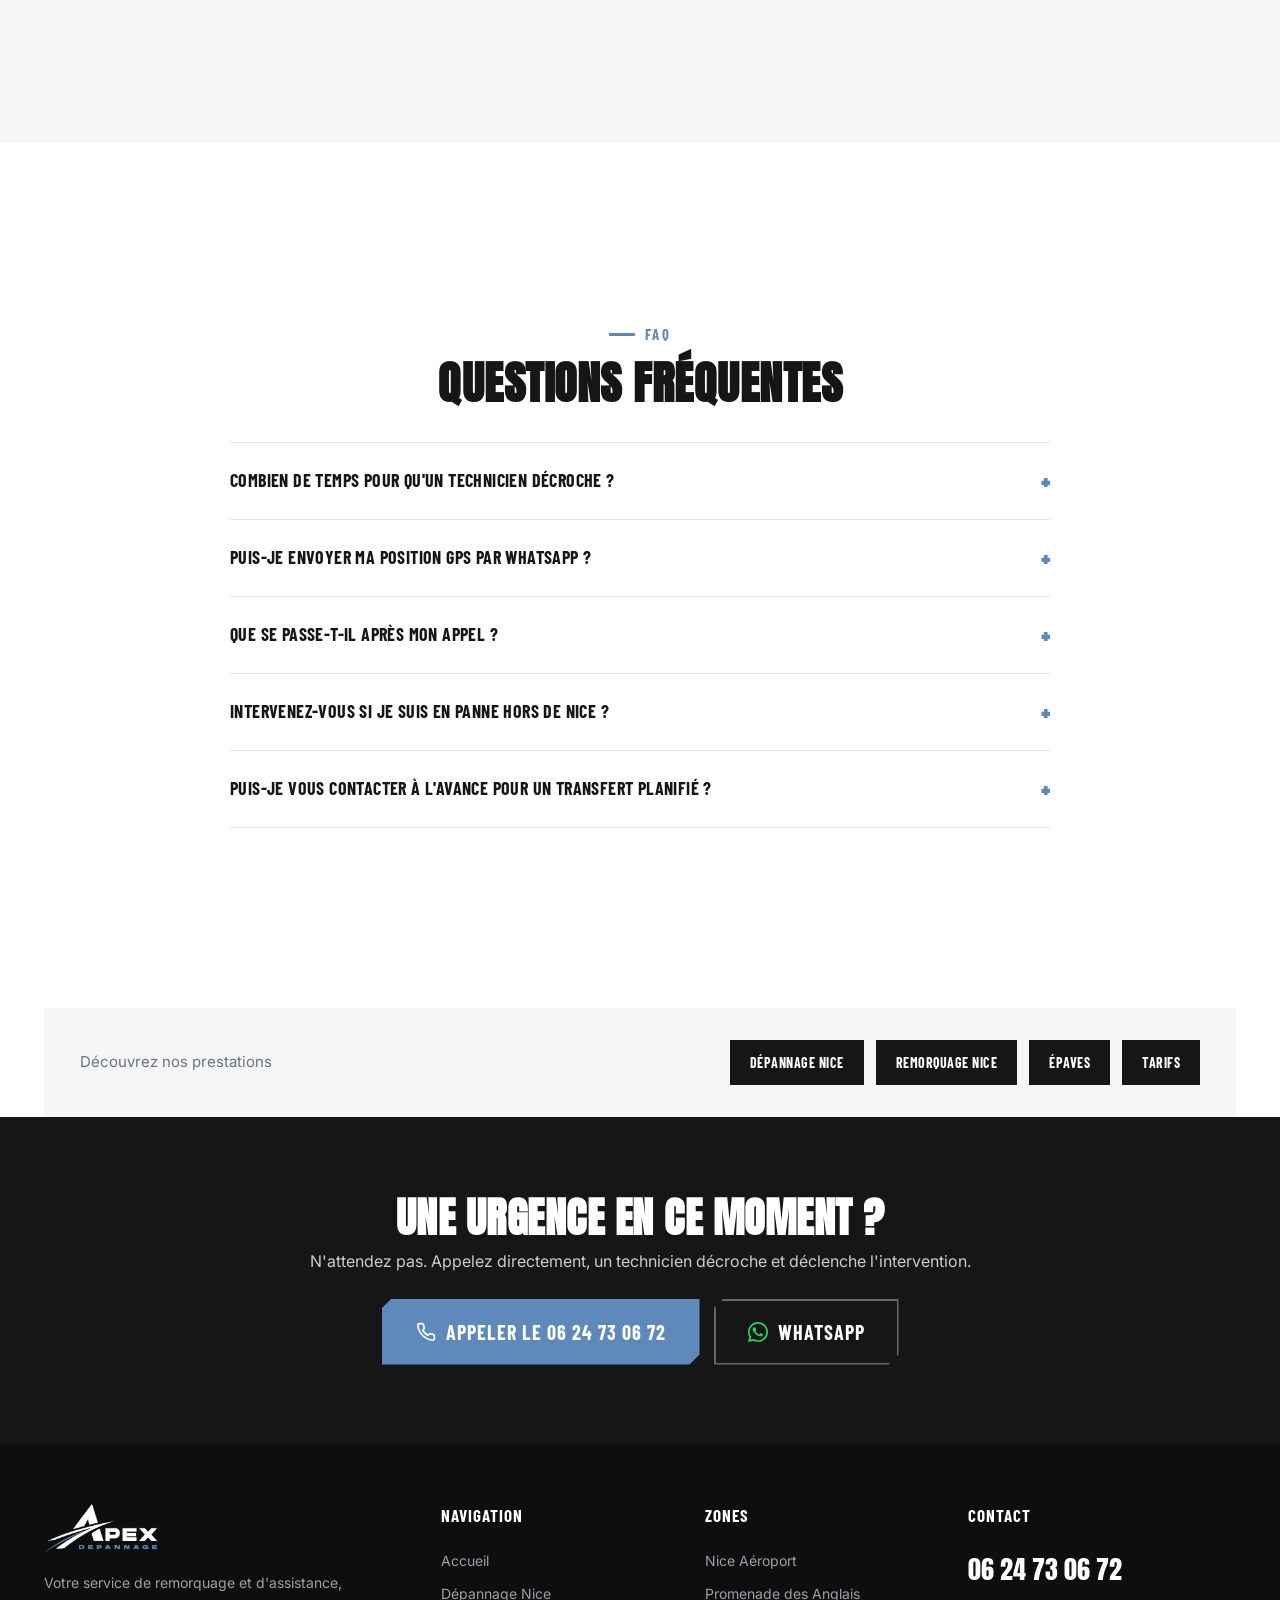
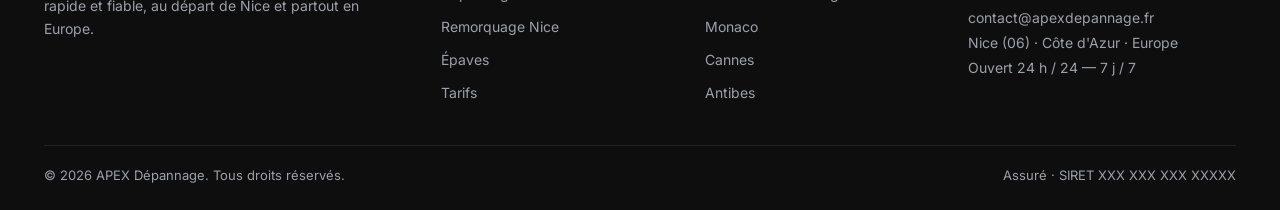
==== commit 4f3f14cb: "Email : info@apexdepannage.fr → contact@apexdepannage.fr partout" ====
--- a/contact.html
+++ b/contact.html
@@ -226,7 +226,7 @@
   <div class="foot-brand"><img src="/img/logo.png" alt="APEX Dépannage"><p>Votre service de remorquage et d'assistance, rapide et fiable, au départ de Nice et partout en Europe.</p></div>
   <div class="foot"><h4>Navigation</h4><a href="/">Accueil</a><a href="/depannage-nice">Dépannage Nice</a><a href="/remorquage-nice">Remorquage Nice</a><a href="/enlevement-epaves-nice">Épaves</a><a href="/tarifs">Tarifs</a></div>
   <div class="foot"><h4>Zones</h4><a href="/zones/depannage-nice-aeroport">Nice Aéroport</a><a href="/zones/depannage-nice-promenade-anglais">Promenade des Anglais</a><a href="/zones/depannage-monaco">Monaco</a><a href="/zones/depannage-cannes">Cannes</a><a href="/zones/depannage-antibes">Antibes</a></div>
-  <div class="foot"><h4>Contact</h4><a href="tel:+33624730672" class="fphone">06 24 73 06 72</a><div style="font-size:14px;line-height:1.8">info@apexdepannage.fr<br>Nice (06) · Côte d'Azur · Europe<br><span class="o">Ouvert 24 h / 24 — 7 j / 7</span></div></div>
+  <div class="foot"><h4>Contact</h4><a href="tel:+33624730672" class="fphone">06 24 73 06 72</a><div style="font-size:14px;line-height:1.8">contact@apexdepannage.fr<br>Nice (06) · Côte d'Azur · Europe<br><span class="o">Ouvert 24 h / 24 — 7 j / 7</span></div></div>
 </div><div class="foot-bottom"><span>© 2026 APEX Dépannage. Tous droits réservés.</span><span>Assuré · SIRET XXX XXX XXX XXXXX</span></div></div></footer>
 <a href="tel:+33624730672" class="callbar"><svg width="20" height="20" viewBox="0 0 24 24" fill="none" stroke="#fff" stroke-width="2.2" stroke-linecap="round" stroke-linejoin="round"><path d="M22 16.9v3a2 2 0 0 1-2.2 2 19.8 19.8 0 0 1-8.6-3.1 19.5 19.5 0 0 1-6-6 19.8 19.8 0 0 1-3.1-8.7A2 2 0 0 1 4.1 2h3a2 2 0 0 1 2 1.7c.1 1 .4 1.9.7 2.8a2 2 0 0 1-.5 2.1L8.1 9.9a16 16 0 0 0 6 6l1.3-1.2a2 2 0 0 1 2.1-.5c.9.3 1.8.6 2.8.7a2 2 0 0 1 1.7 2Z"/></svg>Appeler — 06 24 73 06 72</a>
 
